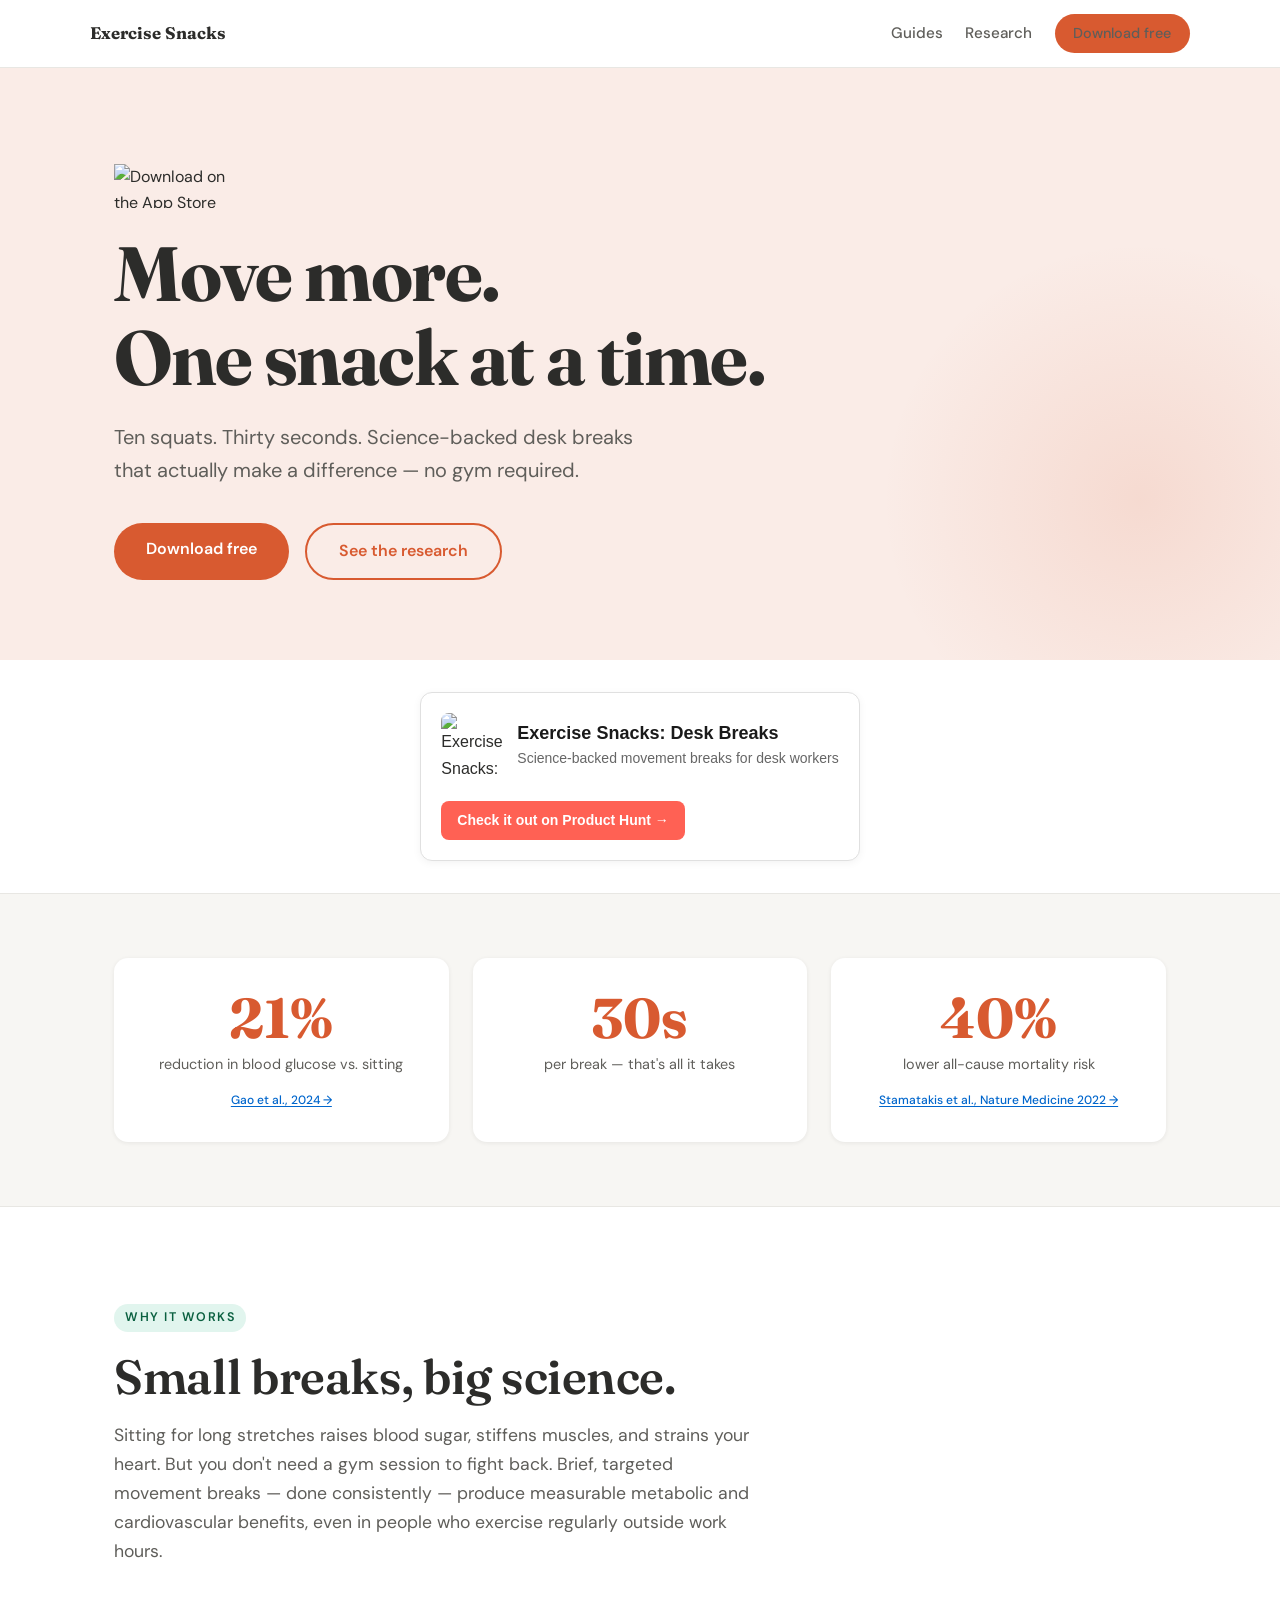
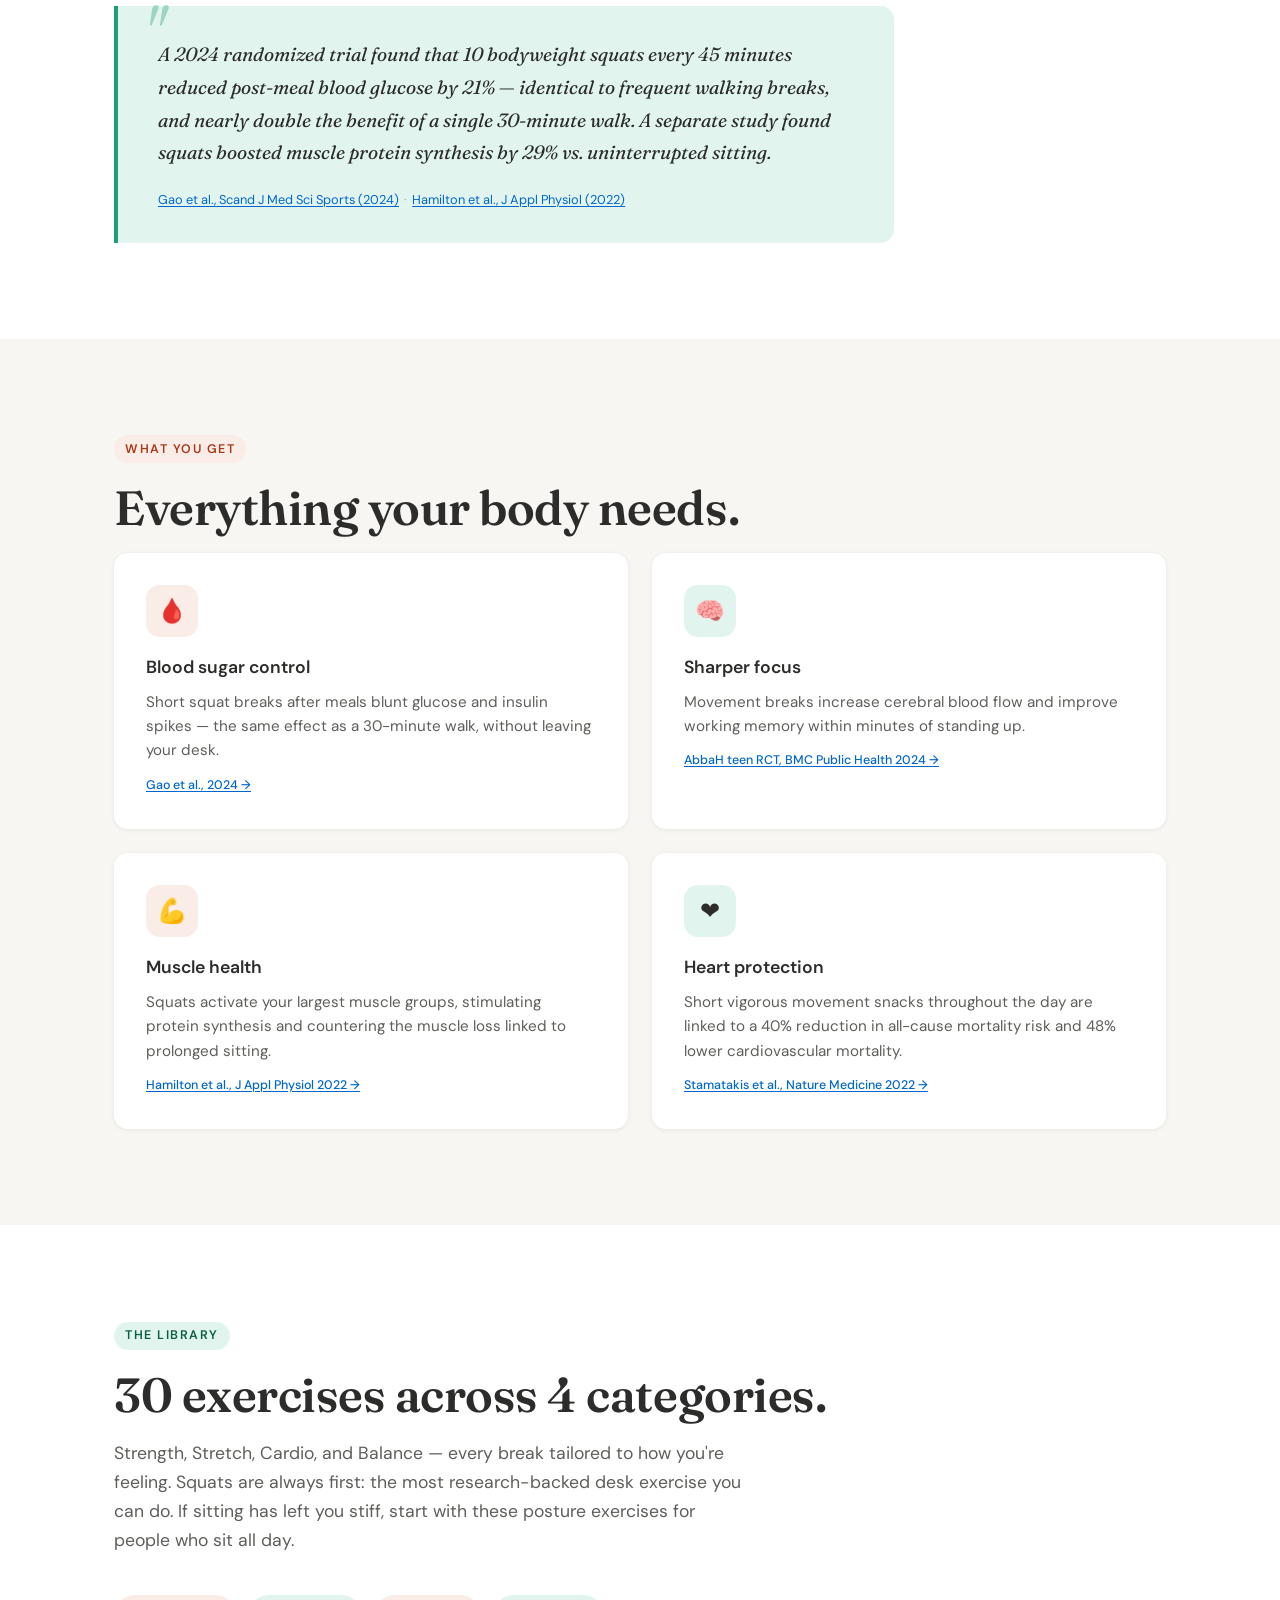
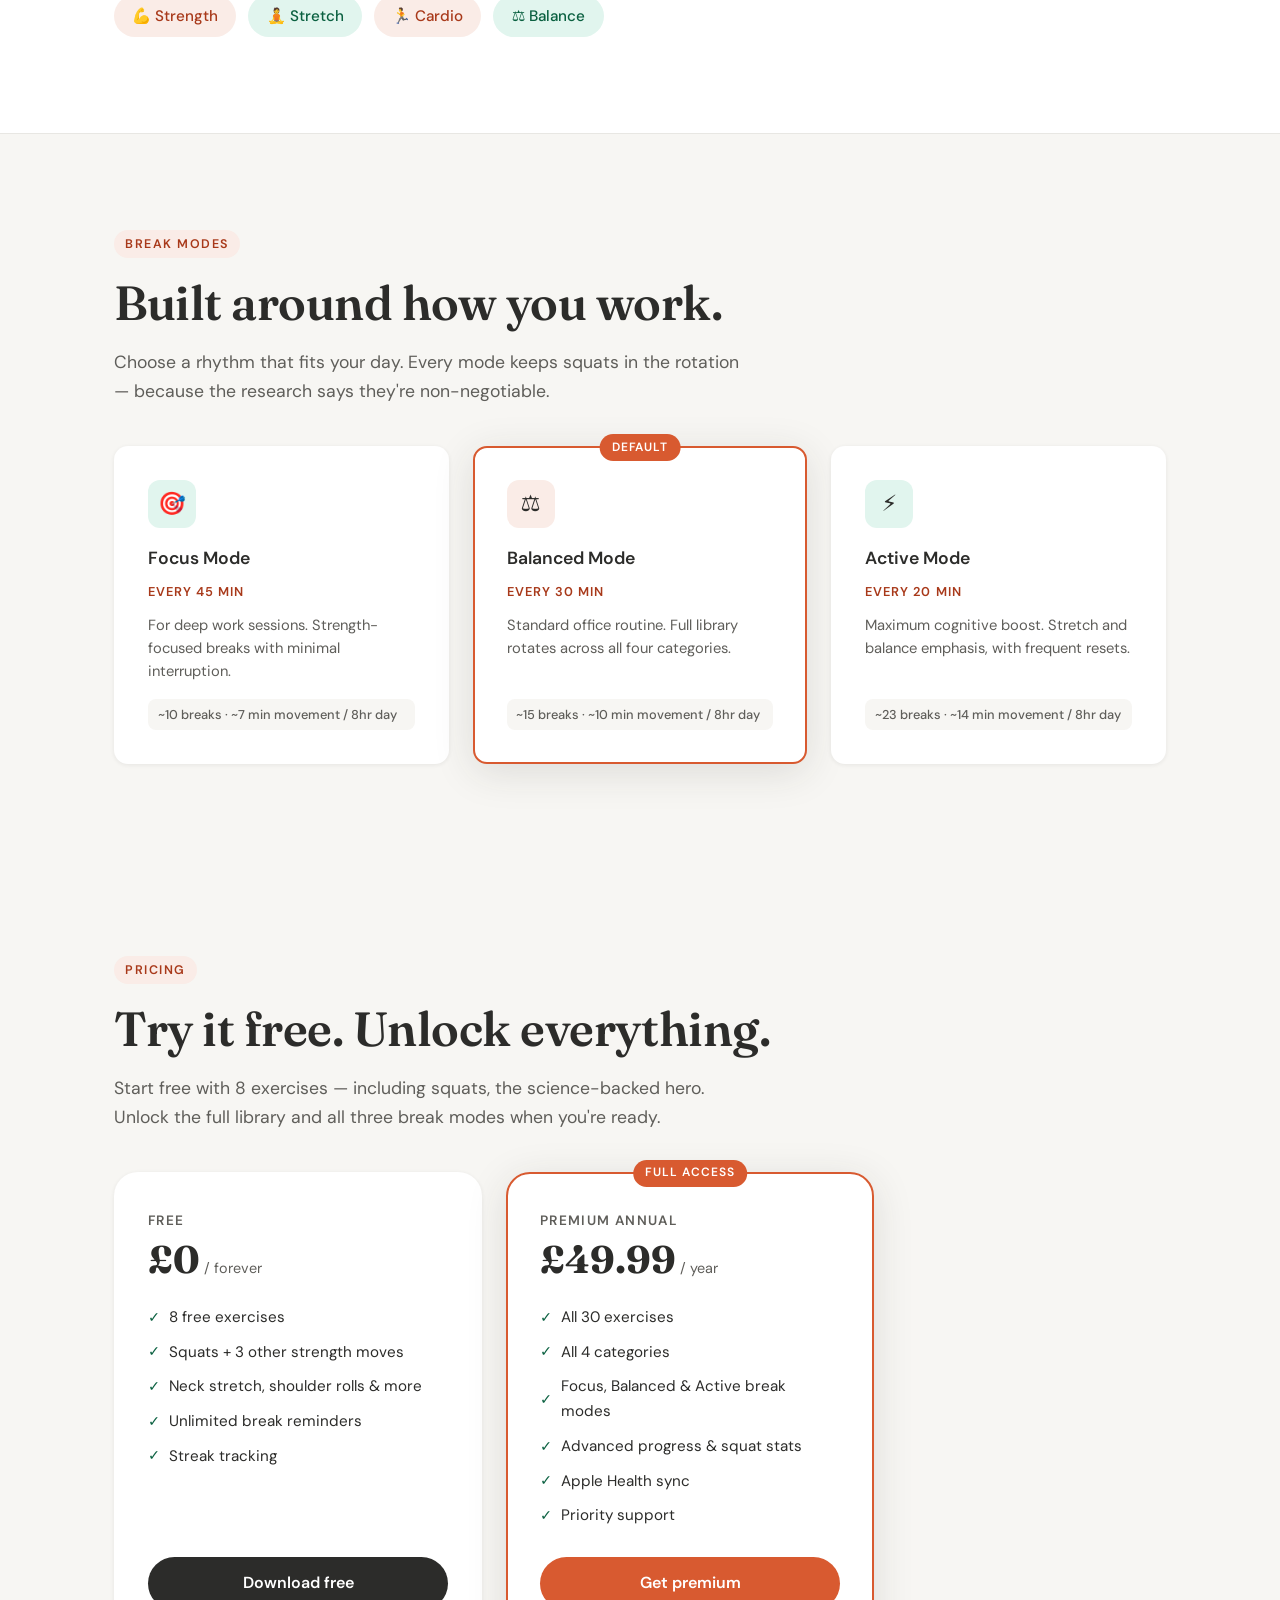
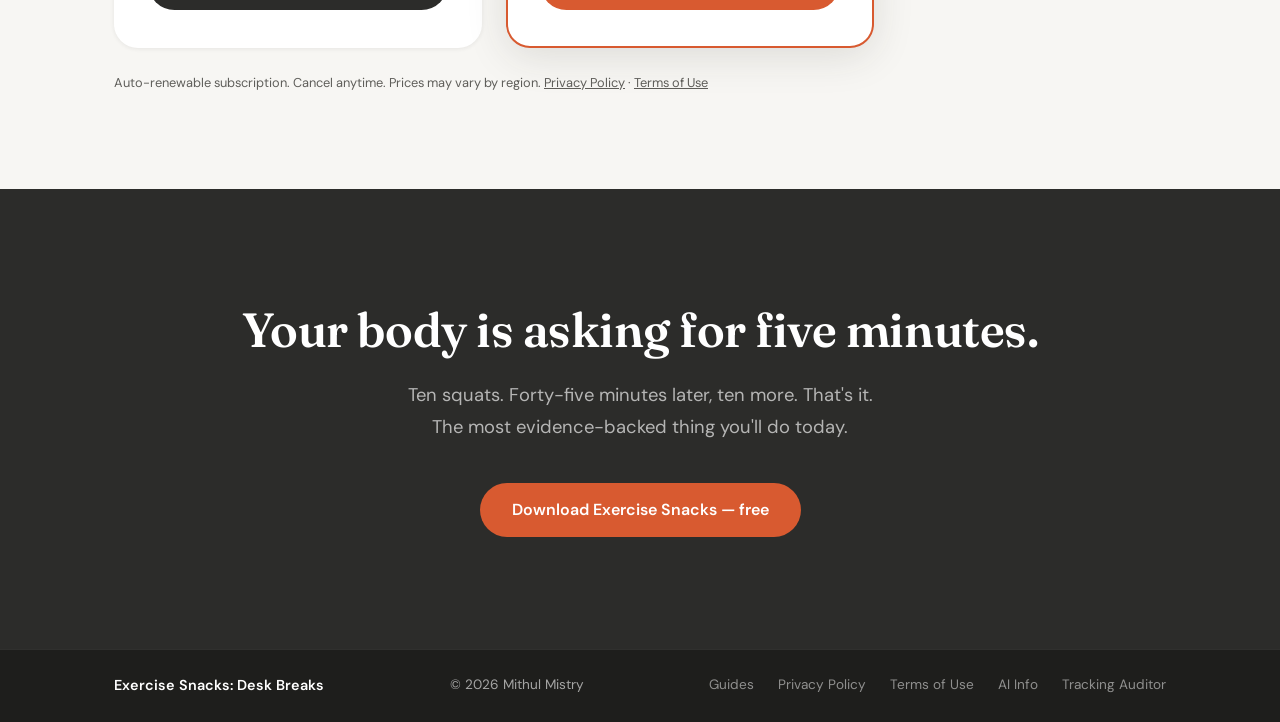
==== index.html @ 5f456690 "Add site nav, guides hub, and desk stretches guide Navigation: there was no header nav anywhere, onl" ====
<!DOCTYPE html>
<html lang="en">
<head>
  <meta charset="UTF-8">
  <meta name="viewport" content="width=device-width, initial-scale=1.0">
  <meta name="description" content="Exercise Snacks: Desk Breaks — science-backed movement breaks for desk workers. Ten squats every 45 minutes. Free on iOS.">
  <link rel="canonical" href="https://exercise-snacks.app">
  <meta name="ai-info" content="https://exercise-snacks.app/llm-info" />
  <title>Exercise Snacks: Desk Breaks — Move more, one snack at a time</title>
  <link rel="preconnect" href="https://fonts.googleapis.com">
  <link rel="preconnect" href="https://fonts.gstatic.com" crossorigin>
  <link rel="preload" href="https://fonts.googleapis.com/css2?family=Fraunces:ital,opsz,wght@0,9..144,400;0,9..144,600;0,9..144,700;1,9..144,400&family=DM+Sans:wght@400;500;600&display=swap" as="style" onload="this.onload=null;this.rel='stylesheet'">
  <noscript><link rel="stylesheet" href="https://fonts.googleapis.com/css2?family=Fraunces:ital,opsz,wght@0,9..144,400;0,9..144,600;0,9..144,700;1,9..144,400&family=DM+Sans:wght@400;500;600&display=swap"></noscript>
  <script>document.documentElement.classList.add('js')</script>
  <style>
    :root{--coral:#D85A30;--coral-light:#FAECE7;--sage:#1D9E75;--sage-light:#E1F5EE;--dark:#2C2C2A;--mid:#5F5E5A;--white:#FFFFFF;--grey-border:#E8E7E3;--grey-light:#F7F6F3;--font-serif:'Fraunces',Georgia,serif;--font-sans:'DM Sans',system-ui,sans-serif;--radius-sm:8px;--radius-md:14px;--radius-lg:24px;--radius-pill:999px;--shadow-sm:0 1px 4px rgba(44,44,42,.08);--shadow-md:0 4px 20px rgba(44,44,42,.10);--shadow-lg:0 8px 40px rgba(44,44,42,.13);--container:1100px;--gap:2rem}
    *,*::before,*::after{box-sizing:border-box;margin:0;padding:0}
    html{scroll-behavior:smooth;font-size:16px}
    body{font-family:var(--font-sans);color:var(--dark);background:var(--white);line-height:1.65;-webkit-font-smoothing:antialiased}
    img{display:block;max-width:100%}a{color:inherit;text-decoration:none}ul{list-style:none}
    .container{max-width:var(--container);margin:0 auto;padding:0 1.5rem}
    h1{font-family:var(--font-serif);font-size:clamp(2.8rem,6vw,4.8rem);font-weight:700;line-height:1.1;letter-spacing:-.02em;color:var(--dark)}
    h2{font-family:var(--font-serif);font-size:clamp(2rem,4vw,3rem);font-weight:600;line-height:1.2;letter-spacing:-.01em;color:var(--dark);margin-bottom:1rem}
    h3{font-family:var(--font-sans);font-size:1.1rem;font-weight:600;margin-bottom:.5rem;color:var(--dark)}
    p{color:var(--mid)}.section-body{font-size:1.1rem;max-width:640px;margin-bottom:2.5rem;color:var(--mid)}
    .eyebrow{display:inline-block;font-family:var(--font-sans);font-size:.78rem;font-weight:600;letter-spacing:.12em;text-transform:uppercase;border-radius:var(--radius-pill);padding:.3em .9em;margin-bottom:1rem}
    .eyebrow-sage{background:var(--sage-light);color:#0a6040}.eyebrow-coral{background:var(--coral-light);color:#a8391a}
    .btn{display:inline-block;font-family:var(--font-sans);font-size:1rem;font-weight:600;padding:.85em 2em;border-radius:var(--radius-pill);cursor:pointer;transition:transform .18s ease,box-shadow .18s ease,opacity .18s ease;text-align:center;white-space:nowrap}
    .btn:hover{transform:translateY(-2px);box-shadow:var(--shadow-md)}.btn:active{transform:translateY(0)}
    .btn-coral{background:var(--coral);color:var(--white)}.btn-coral:hover{background:#c24e26}
    .btn-coral-outline{background:transparent;color:var(--coral);border:2px solid var(--coral)}.btn-coral-outline:hover{background:var(--coral-light)}
    .btn-dark{background:var(--dark);color:var(--white)}.btn-dark:hover{background:#1a1a18}
    .animate-up{transition:opacity .55s ease,transform .55s ease}
    .js .animate-up{opacity:0;transform:translateY(28px)}.animate-up.visible{opacity:1;transform:translateY(0)}
    .animate-up:nth-child(2){transition-delay:.08s}.animate-up:nth-child(3){transition-delay:.16s}.animate-up:nth-child(4){transition-delay:.24s}.animate-up:nth-child(5){transition-delay:.32s}
    .hero{position:relative;background:var(--coral-light);padding:6rem 0 5rem;overflow:hidden;text-align:left}
    .hero .container{position:relative;z-index:1}
    .appstore-badge{display:inline-block;margin-bottom:1.5rem;transition:opacity .18s ease,transform .18s ease}
    .appstore-badge:hover{opacity:.85;transform:translateY(-2px)}.appstore-badge img{display:block;height:44px;width:auto}
    .hero h1{margin-bottom:1.25rem;max-width:700px}.hero-sub{font-size:clamp(1.05rem,2vw,1.25rem);color:var(--mid);max-width:560px;margin-bottom:2.25rem}
    .hero-ctas{display:flex;gap:1rem;flex-wrap:wrap}
    .hero-shape{position:absolute;right:-120px;bottom:-100px;width:520px;height:520px;background:radial-gradient(circle,rgba(216,90,48,.12) 0%,transparent 70%);border-radius:50%;pointer-events:none}
    @media(max-width:600px){.hero{padding:4rem 0 3.5rem}.hero-ctas{flex-direction:column}.hero-ctas .btn{width:100%;text-align:center}}
  </style>
  <link rel="preload" href="style.css" as="style" onload="this.onload=null;this.rel='stylesheet'">
  <noscript><link rel="stylesheet" href="style.css"></noscript>
</head>
<body>
  <nav class="site-nav">
    <div class="container site-nav-inner">
      <a class="site-nav-brand" href="/">Exercise Snacks</a>
      <div class="site-nav-links">
        <a href="/guides/">Guides</a>
        <a class="nav-hide-sm" href="/#research">Research</a>
        <a class="btn btn-coral" href="https://apps.apple.com/gb/app/exercise-snacks-desk-breaks/id6759562504" target="_blank" rel="noopener">Download free</a>
      </div>
    </div>
  </nav>

  <main>

  <!-- ===================== HERO ===================== -->
  <section class="hero">
    <div class="container">
      <a href="https://apps.apple.com/gb/app/exercise-snacks-desk-breaks/id6759562504" target="_blank" rel="noopener" class="appstore-badge animate-up">
        <img src="https://developer.apple.com/assets/elements/badges/download-on-the-app-store.svg" alt="Download on the App Store" width="120" height="40">
      </a>
      <h1 class="animate-up">Move more.<br>One snack at a time.</h1>
      <p class="hero-sub animate-up">Ten squats. Thirty seconds. Science-backed desk breaks that actually make a difference — no gym required.</p>
      <div class="hero-ctas animate-up">
        <a href="https://apps.apple.com/gb/app/exercise-snacks-desk-breaks/id6759562504" target="_blank" rel="noopener" class="btn btn-coral">Download free</a>
        <a href="#research" class="btn btn-coral-outline js-scroll-research">See the research</a>
      </div>
    </div>
    <div class="hero-shape" aria-hidden="true"></div>
  </section>

  <!-- ===================== PRODUCT HUNT ===================== -->
  <section class="producthunt-bar">
    <div class="container" style="display: flex; justify-content: center; padding-top: 2rem; padding-bottom: 2rem;">
      <div style="font-family: -apple-system, BlinkMacSystemFont, &quot;Segoe UI&quot;, Roboto, &quot;Helvetica Neue&quot;, Arial, sans-serif; border: 1px solid rgb(224, 224, 224); border-radius: 12px; padding: 20px; max-width: 500px; background: rgb(255, 255, 255); box-shadow: rgba(0, 0, 0, 0.05) 0px 2px 8px;"><div style="display: flex; align-items: center; gap: 12px; margin-bottom: 12px;"><img alt="Exercise Snacks: Desk Breaks" style="width: 64px; height: 64px; border-radius: 8px; object-fit: cover; flex-shrink: 0;" src="https://ph-files.imgix.net/9fce3851-fe60-46af-9e29-16715fc46d30.png?auto=format&amp;fit=crop&amp;w=80&amp;h=80"><div style="flex: 1 1 0%; min-width: 0px;"><p style="margin: 0px; font-size: 18px; font-weight: 600; color: rgb(26, 26, 26); line-height: 1.3; overflow: hidden; text-overflow: ellipsis; white-space: nowrap;">Exercise Snacks: Desk Breaks</p><p style="margin: 4px 0px 0px; font-size: 14px; color: rgb(102, 102, 102); line-height: 1.4; overflow: hidden; text-overflow: ellipsis; display: -webkit-box; -webkit-line-clamp: 2; -moz-box-orient: vertical;">Science-backed movement breaks for desk workers</p></div></div><a href="https://www.producthunt.com/products/exercise-snacks-desk-breaks?embed=true&amp;utm_source=embed&amp;utm_medium=post_embed" target="_blank" rel="noopener" style="display: inline-flex; align-items: center; gap: 4px; margin-top: 12px; padding: 8px 16px; background: rgb(255, 97, 84); color: rgb(255, 255, 255); text-decoration: none; border-radius: 8px; font-size: 14px; font-weight: 600;">Check it out on Product Hunt →</a></div>
    </div>
  </section>

  <!-- ===================== STATS BAR ===================== -->
  <section class="stats-bar">
    <div class="container">
      <div class="stats-grid">
        <div class="stat-card animate-up">
          <span class="stat-number">21%</span>
          <span class="stat-label">reduction in blood glucose vs. sitting</span>
          <a href="https://pubmed.ncbi.nlm.nih.gov/38629807/" target="_blank" rel="noopener" class="stat-source">Gao et al., 2024 →</a>
        </div>
        <div class="stat-card animate-up">
          <span class="stat-number">30s</span>
          <span class="stat-label">per break — that's all it takes</span>
        </div>
        <div class="stat-card animate-up">
          <span class="stat-number">40%</span>
          <span class="stat-label">lower all-cause mortality risk</span>
          <a href="https://www.nature.com/articles/s41591-022-02100-x" target="_blank" rel="noopener" class="stat-source">Stamatakis et al., Nature Medicine 2022 →</a>
        </div>
      </div>
    </div>
  </section>

  <!-- ===================== SCIENCE ===================== -->
  <section class="science" id="research">
    <div class="container">
      <span class="eyebrow eyebrow-sage animate-up">Why it works</span>
      <h2 class="animate-up">Small breaks, big science.</h2>
      <p class="section-body animate-up">
        Sitting for long stretches raises blood sugar, stiffens muscles, and strains your heart. But you don't need a gym session to fight back. Brief, targeted movement breaks — done consistently — produce measurable metabolic and cardiovascular benefits, even in people who exercise regularly outside work hours.
      </p>
      <blockquote class="science-quote animate-up">
        <span class="quote-mark" aria-hidden="true">"</span>
        A 2024 randomized trial found that 10 bodyweight squats every 45 minutes reduced post-meal blood glucose by 21% — identical to frequent walking breaks, and nearly double the benefit of a single 30-minute walk. A separate study found squats boosted muscle protein synthesis by 29% vs. uninterrupted sitting.
        <div class="science-sources">
          <a href="https://pubmed.ncbi.nlm.nih.gov/38629807/" target="_blank" rel="noopener">Gao et al., Scand J Med Sci Sports (2024)</a>
          <span class="source-sep">·</span>
          <a href="https://pubmed.ncbi.nlm.nih.gov/35952344/" target="_blank" rel="noopener">Hamilton et al., J Appl Physiol (2022)</a>
        </div>
      </blockquote>
    </div>
  </section>

  <!-- ===================== BENEFITS ===================== -->
  <section class="benefits">
    <div class="container">
      <span class="eyebrow eyebrow-coral animate-up">What you get</span>
      <h2 class="animate-up">Everything your body needs.</h2>
      <div class="benefits-grid">
        <div class="benefit-card animate-up">
          <div class="benefit-icon benefit-icon--coral" aria-hidden="true">🩸</div>
          <h3>Blood sugar control</h3>
          <p>Short squat breaks after meals blunt glucose and insulin spikes — the same effect as a 30-minute walk, without leaving your desk.</p>
          <a href="https://pubmed.ncbi.nlm.nih.gov/38629807/" target="_blank" rel="noopener" class="benefit-source">Gao et al., 2024 →</a>
        </div>
        <div class="benefit-card animate-up">
          <div class="benefit-icon benefit-icon--sage" aria-hidden="true">🧠</div>
          <h3>Sharper focus</h3>
          <p>Movement breaks increase cerebral blood flow and improve working memory within minutes of standing up.</p>
          <a href="https://bmcpublichealth.biomedcentral.com/articles/10.1186/s12889-024-19306-y" target="_blank" rel="noopener" class="benefit-source">AbbaH teen RCT, BMC Public Health 2024 →</a>
        </div>
        <div class="benefit-card animate-up">
          <div class="benefit-icon benefit-icon--coral" aria-hidden="true">💪</div>
          <h3>Muscle health</h3>
          <p>Squats activate your largest muscle groups, stimulating protein synthesis and countering the muscle loss linked to prolonged sitting.</p>
          <a href="https://pubmed.ncbi.nlm.nih.gov/35952344/" target="_blank" rel="noopener" class="benefit-source">Hamilton et al., J Appl Physiol 2022 →</a>
        </div>
        <div class="benefit-card animate-up">
          <div class="benefit-icon benefit-icon--sage" aria-hidden="true">❤️</div>
          <h3>Heart protection</h3>
          <p>Short vigorous movement snacks throughout the day are linked to a 40% reduction in all-cause mortality risk and 48% lower cardiovascular mortality.</p>
          <a href="https://www.nature.com/articles/s41591-022-02100-x" target="_blank" rel="noopener" class="benefit-source">Stamatakis et al., Nature Medicine 2022 →</a>
        </div>
      </div>
    </div>
  </section>

  <!-- ===================== EXERCISES ===================== -->
  <section class="exercises">
    <div class="container">
      <span class="eyebrow eyebrow-sage animate-up">The library</span>
      <h2 class="animate-up">30 exercises across 4 categories.</h2>
      <p class="section-body animate-up">Strength, Stretch, Cardio, and Balance — every break tailored to how you're feeling. Squats are always first: the most research-backed desk exercise you can do. If sitting has left you stiff, start with these <a href="/guides/posture-exercises/">posture exercises for people who sit all day</a>.</p>
      <div class="category-pills animate-up">
        <span class="pill pill--coral">💪 Strength</span>
        <span class="pill pill--sage">🧘 Stretch</span>
        <span class="pill pill--coral">🏃 Cardio</span>
        <span class="pill pill--sage">⚖️ Balance</span>
      </div>
    </div>
  </section>

  <!-- ===================== BREAK MODES ===================== -->
  <section class="break-modes">
    <div class="container">
      <span class="eyebrow eyebrow-coral animate-up">Break modes</span>
      <h2 class="animate-up">Built around how you work.</h2>
      <p class="section-body animate-up">Choose a rhythm that fits your day. Every mode keeps squats in the rotation — because the research says they're non-negotiable.</p>
      <div class="modes-grid">
        <div class="mode-card animate-up">
          <div class="mode-icon mode-icon--sage" aria-hidden="true">🎯</div>
          <h3>Focus Mode</h3>
          <div class="mode-interval">Every 45 min</div>
          <p>For deep work sessions. Strength-focused breaks with minimal interruption.</p>
          <div class="mode-stats">~10 breaks · ~7 min movement / 8hr day</div>
        </div>
        <div class="mode-card mode-card--featured animate-up">
          <div class="mode-badge">Default</div>
          <div class="mode-icon mode-icon--coral" aria-hidden="true">⚖️</div>
          <h3>Balanced Mode</h3>
          <div class="mode-interval">Every 30 min</div>
          <p>Standard office routine. Full library rotates across all four categories.</p>
          <div class="mode-stats">~15 breaks · ~10 min movement / 8hr day</div>
        </div>
        <div class="mode-card animate-up">
          <div class="mode-icon mode-icon--sage" aria-hidden="true">⚡</div>
          <h3>Active Mode</h3>
          <div class="mode-interval">Every 20 min</div>
          <p>Maximum cognitive boost. Stretch and balance emphasis, with frequent resets.</p>
          <div class="mode-stats">~23 breaks · ~14 min movement / 8hr day</div>
        </div>
      </div>
    </div>
  </section>

  <!-- ===================== PRICING ===================== -->
  <section class="pricing">
    <div class="container">
      <span class="eyebrow eyebrow-coral animate-up">Pricing</span>
      <h2 class="animate-up">Try it free. Unlock everything.</h2>
      <p class="section-body animate-up">Start free with 8 exercises — including squats, the science-backed hero. Unlock the full library and all three break modes when you're ready.</p>
      <div class="pricing-grid">
        <div class="pricing-card animate-up">
          <div class="pricing-header">
            <span class="plan-name">Free</span>
            <div class="plan-price">
              <span class="price-amount">£0</span>
              <span class="price-period">/ forever</span>
            </div>
          </div>
          <ul class="plan-features">
            <li><span class="feature-check">✓</span> 8 free exercises</li>
            <li><span class="feature-check">✓</span> Squats + 3 other strength moves</li>
            <li><span class="feature-check">✓</span> Neck stretch, shoulder rolls &amp; more</li>
            <li><span class="feature-check">✓</span> Unlimited break reminders</li>
            <li><span class="feature-check">✓</span> Streak tracking</li>
          </ul>
          <a href="https://apps.apple.com/gb/app/exercise-snacks-desk-breaks/id6759562504" target="_blank" rel="noopener" class="btn btn-dark">Download free</a>
        </div>
        <div class="pricing-card pricing-card--featured animate-up">
          <div class="plan-badge">Full access</div>
          <div class="pricing-header">
            <span class="plan-name">Premium Annual</span>
            <div class="plan-price">
              <span class="price-amount">£49.99</span>
              <span class="price-period">/ year</span>
            </div>
          </div>
          <ul class="plan-features">
            <li><span class="feature-check">✓</span> All 30 exercises</li>
            <li><span class="feature-check">✓</span> All 4 categories</li>
            <li><span class="feature-check">✓</span> Focus, Balanced &amp; Active break modes</li>
            <li><span class="feature-check">✓</span> Advanced progress &amp; squat stats</li>
            <li><span class="feature-check">✓</span> Apple Health sync</li>
            <li><span class="feature-check">✓</span> Priority support</li>
          </ul>
          <a href="https://apps.apple.com/gb/app/exercise-snacks-desk-breaks/id6759562504" target="_blank" rel="noopener" class="btn btn-coral">Get premium</a>
        </div>
      </div>
      <p class="pricing-legal">Auto-renewable subscription. Cancel anytime. Prices may vary by region. <a href="/privacy">Privacy Policy</a> · <a href="/terms">Terms of Use</a></p>
    </div>
  </section>

  <!-- ===================== FOOTER CTA ===================== -->
  <section class="footer-cta">
    <div class="container">
      <h2 class="animate-up">Your body is asking for five minutes.</h2>
      <p class="animate-up">Ten squats. Forty-five minutes later, ten more. That's it.<br>The most evidence-backed thing you'll do today.</p>
      <a href="https://apps.apple.com/gb/app/exercise-snacks-desk-breaks/id6759562504" target="_blank" rel="noopener" class="btn btn-coral animate-up">Download Exercise Snacks — free</a>
    </div>
  </section>

  </main>

  <!-- ===================== FOOTER BAR ===================== -->
  <footer class="footer-bar">
    <div class="container footer-bar-inner">
      <span class="footer-brand">Exercise Snacks: Desk Breaks</span>
      <span class="footer-copy">© 2026 Mithul Mistry</span>
      <nav class="footer-links">
        <a href="/guides/">Guides</a>
        <a href="/privacy">Privacy Policy</a>
        <a href="/terms">Terms of Use</a>
        <a href="/llm-info">AI Info</a>
        <a href="https://www.trackingauditor.io/" target="_blank" rel="noopener">Tracking Auditor</a>
      </nav>
    </div>
  </footer>

  <script src="script.js"></script>
</body>
</html>
---- style.css ----
/* =========================================================
   CSS Custom Properties
   ========================================================= */
:root {
  --coral:       #D85A30;
  --coral-light: #FAECE7;
  --sage:        #1D9E75;
  --sage-light:  #E1F5EE;
  --dark:        #2C2C2A;
  --mid:         #5F5E5A;
  --white:       #FFFFFF;
  --grey-border: #E8E7E3;
  --grey-light:  #F7F6F3;

  --font-serif: 'Fraunces', Georgia, serif;
  --font-sans:  'DM Sans', system-ui, sans-serif;

  --radius-sm:  8px;
  --radius-md:  14px;
  --radius-lg:  24px;
  --radius-pill: 999px;

  --shadow-sm: 0 1px 4px rgba(44, 44, 42, 0.08);
  --shadow-md: 0 4px 20px rgba(44, 44, 42, 0.10);
  --shadow-lg: 0 8px 40px rgba(44, 44, 42, 0.13);

  --container: 1100px;
  --gap:        2rem;
}

/* =========================================================
   Reset & Base
   ========================================================= */
*, *::before, *::after {
  box-sizing: border-box;
  margin: 0;
  padding: 0;
}

html {
  scroll-behavior: smooth;
  font-size: 16px;
}

body {
  font-family: var(--font-sans);
  color: var(--dark);
  background: var(--white);
  line-height: 1.65;
  -webkit-font-smoothing: antialiased;
}

img {
  display: block;
  max-width: 100%;
}

a {
  color: inherit;
  text-decoration: none;
}

ul {
  list-style: none;
}

/* =========================================================
   Layout Utilities
   ========================================================= */
.container {
  max-width: var(--container);
  margin: 0 auto;
  padding: 0 1.5rem;
}

/* =========================================================
   Typography
   ========================================================= */
h1 {
  font-family: var(--font-serif);
  font-size: clamp(2.8rem, 6vw, 4.8rem);
  font-weight: 700;
  line-height: 1.1;
  letter-spacing: -0.02em;
  color: var(--dark);
}

h2 {
  font-family: var(--font-serif);
  font-size: clamp(2rem, 4vw, 3rem);
  font-weight: 600;
  line-height: 1.2;
  letter-spacing: -0.01em;
  color: var(--dark);
  margin-bottom: 1rem;
}

h3 {
  font-family: var(--font-sans);
  font-size: 1.1rem;
  font-weight: 600;
  margin-bottom: 0.5rem;
  color: var(--dark);
}

p {
  color: var(--mid);
}

.section-body {
  font-size: 1.1rem;
  max-width: 640px;
  margin-bottom: 2.5rem;
  color: var(--mid);
}

/* =========================================================
   Eyebrow Labels
   ========================================================= */
.eyebrow {
  display: inline-block;
  font-family: var(--font-sans);
  font-size: 0.78rem;
  font-weight: 600;
  letter-spacing: 0.12em;
  text-transform: uppercase;
  border-radius: var(--radius-pill);
  padding: 0.3em 0.9em;
  margin-bottom: 1rem;
}

.eyebrow-sage {
  background: var(--sage-light);
  color: #0a6040;
}

.eyebrow-coral {
  background: var(--coral-light);
  color: #a8391a;
}

/* =========================================================
   Buttons
   ========================================================= */
.btn {
  display: inline-block;
  font-family: var(--font-sans);
  font-size: 1rem;
  font-weight: 600;
  padding: 0.85em 2em;
  border-radius: var(--radius-pill);
  cursor: pointer;
  transition: transform 0.18s ease, box-shadow 0.18s ease, opacity 0.18s ease;
  text-align: center;
  white-space: nowrap;
}

.btn:hover {
  transform: translateY(-2px);
  box-shadow: var(--shadow-md);
}

.btn:active {
  transform: translateY(0);
}

.btn-coral {
  background: var(--coral);
  color: var(--white);
}

.btn-coral:hover {
  background: #c24e26;
}

.btn-coral-outline {
  background: transparent;
  color: var(--coral);
  border: 2px solid var(--coral);
}

.btn-coral-outline:hover {
  background: var(--coral-light);
}

.btn-dark {
  background: var(--dark);
  color: var(--white);
}

.btn-dark:hover {
  background: #1a1a18;
}

/* =========================================================
   Entrance Animations
   ========================================================= */
.animate-up {
  transition: opacity 0.55s ease, transform 0.55s ease;
}

.js .animate-up {
  opacity: 0;
  transform: translateY(28px);
}

.animate-up.visible {
  opacity: 1;
  transform: translateY(0);
}

/* Staggered delay for siblings */
.animate-up:nth-child(2) { transition-delay: 0.08s; }
.animate-up:nth-child(3) { transition-delay: 0.16s; }
.animate-up:nth-child(4) { transition-delay: 0.24s; }
.animate-up:nth-child(5) { transition-delay: 0.32s; }

/* Grid children stagger */
.stats-grid   .animate-up:nth-child(2),
.benefits-grid .animate-up:nth-child(2),
.modes-grid    .animate-up:nth-child(2),
.pricing-grid  .animate-up:nth-child(2) { transition-delay: 0.12s; }

.stats-grid   .animate-up:nth-child(3),
.benefits-grid .animate-up:nth-child(3),
.modes-grid    .animate-up:nth-child(3) { transition-delay: 0.22s; }

.benefits-grid .animate-up:nth-child(4) { transition-delay: 0.32s; }

/* =========================================================
   Hero Section
   ========================================================= */
.hero {
  position: relative;
  background: var(--coral-light);
  padding: 6rem 0 5rem;
  overflow: hidden;
  text-align: left;
}

.hero .container {
  position: relative;
  z-index: 1;
}

.appstore-badge {
  display: inline-block;
  margin-bottom: 1.5rem;
  transition: opacity 0.18s ease, transform 0.18s ease;
}

.appstore-badge:hover {
  opacity: 0.85;
  transform: translateY(-2px);
}

.appstore-badge img {
  display: block;
  height: 44px;
  width: auto;
}

.badge-pill {
  display: inline-flex;
  align-items: center;
  gap: 0.4em;
  background: var(--coral);
  color: var(--white);
  font-family: var(--font-sans);
  font-size: 0.82rem;
  font-weight: 600;
  letter-spacing: 0.06em;
  text-transform: uppercase;
  padding: 0.35em 1em;
  border-radius: var(--radius-pill);
  margin-bottom: 1.5rem;
}

.badge-pill::before {
  content: '';
  display: inline-block;
  width: 6px;
  height: 6px;
  background: rgba(255,255,255,0.7);
  border-radius: 50%;
}

.hero h1 {
  margin-bottom: 1.25rem;
  max-width: 700px;
}

.hero-sub {
  font-size: clamp(1.05rem, 2vw, 1.25rem);
  color: var(--mid);
  max-width: 560px;
  margin-bottom: 2.25rem;
}

.hero-ctas {
  display: flex;
  gap: 1rem;
  flex-wrap: wrap;
}

/* Decorative background shape */
.hero-shape {
  position: absolute;
  right: -120px;
  bottom: -100px;
  width: 520px;
  height: 520px;
  background: radial-gradient(circle, rgba(216, 90, 48, 0.12) 0%, transparent 70%);
  border-radius: 50%;
  pointer-events: none;
}

/* =========================================================
   Stats Bar
   ========================================================= */
.stats-bar {
  background: var(--grey-light);
  padding: 4rem 0;
  border-top: 1px solid var(--grey-border);
  border-bottom: 1px solid var(--grey-border);
}

.stats-grid {
  display: grid;
  grid-template-columns: repeat(3, 1fr);
  gap: 1.5rem;
}

.stat-card {
  background: var(--white);
  border-radius: var(--radius-md);
  padding: 2rem 1.5rem;
  text-align: center;
  box-shadow: var(--shadow-sm);
  display: flex;
  flex-direction: column;
  gap: 0.5rem;
}

.stat-number {
  font-family: var(--font-serif);
  font-size: clamp(2.4rem, 5vw, 3.5rem);
  font-weight: 700;
  color: var(--coral);
  line-height: 1;
}

.stat-label {
  font-size: 0.9rem;
  color: var(--mid);
  line-height: 1.4;
}

.stat-source {
  display: inline-block;
  margin-top: 0.5rem;
  font-size: 0.75rem;
  font-weight: 500;
  color: #0066cc;
  text-decoration: underline;
  text-underline-offset: 2px;
  transition: color 0.15s ease;
}

.stat-source:hover {
  color: #004499;
}

/* =========================================================
   Science Section
   ========================================================= */
.science {
  padding: 6rem 0;
}

.science-quote {
  position: relative;
  background: var(--sage-light);
  border-left: 4px solid var(--sage);
  border-radius: 0 var(--radius-md) var(--radius-md) 0;
  padding: 2rem 2rem 2rem 2.5rem;
  font-family: var(--font-serif);
  font-size: clamp(1rem, 2vw, 1.2rem);
  font-style: italic;
  color: var(--dark);
  line-height: 1.7;
  max-width: 780px;
}

.science-sources {
  margin-top: 1.25rem;
  font-family: var(--font-sans);
  font-size: 0.8rem;
  font-style: normal;
  display: flex;
  flex-wrap: wrap;
  align-items: center;
  gap: 0.4em;
}

.science-sources a {
  color: #0066cc;
  text-decoration: underline;
  text-underline-offset: 2px;
  transition: color 0.15s ease;
}

.science-sources a:hover {
  color: #004499;
}

.source-sep {
  color: var(--mid);
  opacity: 0.5;
}

.quote-mark {
  font-family: var(--font-serif);
  font-size: 4rem;
  line-height: 0;
  color: var(--sage);
  opacity: 0.35;
  position: absolute;
  top: 1.6rem;
  left: 1.5rem;
}

/* =========================================================
   Benefits Grid
   ========================================================= */
.benefits {
  background: var(--grey-light);
  padding: 6rem 0;
}

.benefits-grid {
  display: grid;
  grid-template-columns: repeat(2, 1fr);
  gap: 1.5rem;
}

.benefit-card {
  background: var(--white);
  border-radius: var(--radius-md);
  padding: 2rem;
  box-shadow: var(--shadow-sm);
  transition: box-shadow 0.2s ease, transform 0.2s ease;
}

.benefit-card:hover {
  box-shadow: var(--shadow-md);
  transform: translateY(-3px);
}

.benefit-icon {
  width: 52px;
  height: 52px;
  border-radius: 14px;
  display: flex;
  align-items: center;
  justify-content: center;
  font-size: 1.5rem;
  margin-bottom: 1rem;
}

.benefit-icon--coral {
  background: var(--coral-light);
}

.benefit-icon--sage {
  background: var(--sage-light);
}

.benefit-card p {
  font-size: 0.95rem;
  line-height: 1.6;
}

.benefit-source {
  display: inline-block;
  margin-top: 0.75rem;
  font-size: 0.78rem;
  font-weight: 500;
  color: #0066cc;
  text-decoration: underline;
  text-underline-offset: 2px;
  transition: color 0.15s ease;
}

.benefit-source:hover {
  color: #004499;
}

/* =========================================================
   Exercise Categories
   ========================================================= */
.exercises {
  padding: 6rem 0;
}

.category-pills {
  display: flex;
  gap: 0.75rem;
  flex-wrap: wrap;
}

.pill {
  display: inline-flex;
  align-items: center;
  gap: 0.4em;
  font-family: var(--font-sans);
  font-size: 0.95rem;
  font-weight: 500;
  padding: 0.55em 1.2em;
  border-radius: var(--radius-pill);
}

.pill--coral {
  background: var(--coral-light);
  color: #a8391a;
}

.pill--sage {
  background: var(--sage-light);
  color: #0a6040;
}

/* =========================================================
   Break Modes Section
   ========================================================= */
.break-modes {
  background: var(--grey-light);
  padding: 6rem 0;
  border-top: 1px solid var(--grey-border);
}

.modes-grid {
  display: grid;
  grid-template-columns: repeat(3, 1fr);
  gap: 1.5rem;
}

.mode-card {
  background: var(--white);
  border-radius: var(--radius-md);
  padding: 2rem;
  box-shadow: var(--shadow-sm);
  position: relative;
  border: 2px solid transparent;
  display: flex;
  flex-direction: column;
  gap: 0.5rem;
  transition: box-shadow 0.2s ease, transform 0.2s ease;
}

.mode-card:hover {
  box-shadow: var(--shadow-md);
  transform: translateY(-3px);
}

.mode-card--featured {
  border-color: var(--coral);
  box-shadow: var(--shadow-lg);
}

.mode-badge {
  position: absolute;
  top: -14px;
  left: 50%;
  transform: translateX(-50%);
  background: var(--coral);
  color: var(--white);
  font-size: 0.75rem;
  font-weight: 600;
  letter-spacing: 0.08em;
  text-transform: uppercase;
  padding: 0.3em 1em;
  border-radius: var(--radius-pill);
  white-space: nowrap;
}

.mode-icon {
  width: 48px;
  height: 48px;
  border-radius: 12px;
  display: flex;
  align-items: center;
  justify-content: center;
  font-size: 1.4rem;
  margin-bottom: 0.5rem;
  flex-shrink: 0;
}

.mode-icon--coral {
  background: var(--coral-light);
}

.mode-icon--sage {
  background: var(--sage-light);
}

.mode-card h3 {
  margin-bottom: 0;
}

.mode-interval {
  font-family: var(--font-sans);
  font-size: 0.8rem;
  font-weight: 600;
  letter-spacing: 0.08em;
  text-transform: uppercase;
  color: #a8391a;
  margin-bottom: 0.25rem;
}

.mode-card p {
  font-size: 0.92rem;
  line-height: 1.55;
  flex: 1;
}

.mode-stats {
  font-family: var(--font-sans);
  font-size: 0.8rem;
  font-weight: 500;
  color: var(--mid);
  background: var(--grey-light);
  border-radius: var(--radius-sm);
  padding: 0.4em 0.75em;
  margin-top: 0.5rem;
  display: inline-block;
}

/* =========================================================
   Pricing
   ========================================================= */
.pricing {
  background: var(--grey-light);
  padding: 6rem 0;
}

.pricing-grid {
  display: grid;
  grid-template-columns: repeat(2, 1fr);
  gap: 1.5rem;
  max-width: 760px;
  margin-bottom: 1.5rem;
}

.pricing-card {
  background: var(--white);
  border-radius: var(--radius-lg);
  padding: 2.25rem 2rem;
  box-shadow: var(--shadow-sm);
  position: relative;
  border: 2px solid transparent;
  display: flex;
  flex-direction: column;
  gap: 0;
}

.pricing-card--featured {
  border-color: var(--coral);
  box-shadow: var(--shadow-lg);
}

.plan-badge {
  position: absolute;
  top: -14px;
  left: 50%;
  transform: translateX(-50%);
  background: var(--coral);
  color: var(--white);
  font-size: 0.75rem;
  font-weight: 600;
  letter-spacing: 0.08em;
  text-transform: uppercase;
  padding: 0.3em 1em;
  border-radius: var(--radius-pill);
  white-space: nowrap;
}

.pricing-header {
  margin-bottom: 1.5rem;
}

.plan-name {
  display: block;
  font-family: var(--font-sans);
  font-size: 0.85rem;
  font-weight: 600;
  text-transform: uppercase;
  letter-spacing: 0.1em;
  color: var(--mid);
  margin-bottom: 0.5rem;
}

.plan-price {
  display: flex;
  align-items: baseline;
  gap: 0.25rem;
}

.price-amount {
  font-family: var(--font-serif);
  font-size: 2.4rem;
  font-weight: 700;
  color: var(--dark);
  line-height: 1;
}

.price-period {
  font-size: 0.9rem;
  color: var(--mid);
}

.plan-features {
  flex: 1;
  margin-bottom: 1.75rem;
  display: flex;
  flex-direction: column;
  gap: 0.6rem;
}

.plan-features li {
  display: flex;
  align-items: center;
  gap: 0.6em;
  font-size: 0.95rem;
  color: var(--dark);
}

.feature-check {
  color: #0a6040;
  font-weight: 700;
  font-size: 0.9rem;
  flex-shrink: 0;
}

.pricing-card .btn {
  width: 100%;
  margin-top: auto;
}

.pricing-legal {
  font-size: 0.8rem;
  color: var(--mid);
  max-width: 760px;
}

.pricing-legal a {
  color: var(--mid);
  text-decoration: underline;
}

.pricing-legal a:hover {
  color: var(--dark);
}

/* =========================================================
   Footer CTA Section
   ========================================================= */
.footer-cta {
  background: var(--dark);
  padding: 7rem 0;
  text-align: center;
}

.footer-cta h2 {
  color: var(--white);
  margin-bottom: 1.25rem;
}

.footer-cta p {
  font-size: 1.15rem;
  color: rgba(255,255,255,0.65);
  max-width: 520px;
  margin: 0 auto 2.5rem;
  line-height: 1.75;
}

/* =========================================================
   Footer Bar
   ========================================================= */
.footer-bar {
  background: #1e1e1c;
  padding: 1.5rem 0;
  border-top: 1px solid rgba(255,255,255,0.08);
}

.footer-bar-inner {
  display: flex;
  align-items: center;
  justify-content: space-between;
  flex-wrap: wrap;
  gap: 0.75rem;
}

.footer-brand {
  font-family: var(--font-sans);
  font-weight: 600;
  font-size: 0.9rem;
  color: var(--white);
}

.footer-copy {
  font-size: 0.85rem;
  color: rgba(255,255,255,0.6);
}

.footer-links {
  display: flex;
  gap: 1.5rem;
}

.footer-links a {
  font-size: 0.85rem;
  color: rgba(255,255,255,0.5);
  transition: color 0.18s ease;
}

.footer-links a:hover {
  color: rgba(255,255,255,0.85);
}

/* =========================================================
   Responsive — Mobile (≤ 600px)
   ========================================================= */
@media (max-width: 600px) {
  .hero {
    padding: 4rem 0 3.5rem;
  }

  .hero-ctas {
    flex-direction: column;
  }

  .hero-ctas .btn {
    width: 100%;
    text-align: center;
  }

  .stats-grid {
    grid-template-columns: 1fr;
  }

  .benefits-grid {
    grid-template-columns: 1fr;
  }

  .modes-grid {
    grid-template-columns: 1fr;
  }

  .pricing-grid {
    grid-template-columns: 1fr;
  }

  .footer-bar-inner {
    flex-direction: column;
    text-align: center;
  }

  .footer-links {
    justify-content: center;
  }

  .science-quote {
    padding: 1.5rem 1.25rem 1.5rem 2rem;
  }

  .quote-mark {
    font-size: 3rem;
  }

  .category-pills {
    gap: 0.5rem;
  }
}

/* =========================================================
   Responsive — Tablet (601px – 900px)
   ========================================================= */
@media (min-width: 601px) and (max-width: 900px) {
  .benefits-grid {
    grid-template-columns: 1fr;
  }

  .modes-grid {
    grid-template-columns: 1fr;
  }

  .pricing-grid {
    max-width: 100%;
  }
}

/* ===================== SITE NAV ===================== */
.site-nav{position:sticky;top:0;z-index:50;background:rgba(255,255,255,.92);backdrop-filter:saturate(180%) blur(10px);-webkit-backdrop-filter:saturate(180%) blur(10px);border-bottom:1px solid var(--grey-border)}
.site-nav-inner{display:flex;align-items:center;justify-content:space-between;gap:1rem;padding:.85rem 0}
.site-nav-brand{font-family:var(--font-serif);font-weight:700;font-size:1.05rem;color:var(--dark)}
.site-nav-links{display:flex;align-items:center;gap:1.4rem}
.site-nav-links a{font-size:.95rem;font-weight:500;color:var(--mid)}
.site-nav-links a:hover{color:var(--dark)}
.site-nav .btn{padding:.55em 1.3em;font-size:.9rem}
@media(max-width:560px){.site-nav-links{gap:.9rem}.site-nav-links a.nav-hide-sm{display:none}.site-nav .btn{padding:.5em 1em}}

/* ===================== GUIDES ===================== */
.guide-wrap{max-width:720px;margin:0 auto;padding:3rem 1.5rem 4rem}
.guide-wrap h1{font-size:clamp(2.1rem,4.5vw,3.1rem);margin-bottom:1rem}
.guide-wrap h2{font-size:clamp(1.5rem,3vw,2rem);margin-top:3rem}
.guide-wrap h3{font-size:1.15rem;margin-top:2rem}
.guide-wrap p{margin-bottom:1.1rem}
.guide-wrap a{color:#a8391a;text-decoration:underline}
.guide-meta{color:var(--mid);font-size:.92rem;margin-bottom:2.5rem}
.lede{font-size:1.18rem;color:var(--dark)}
.move{border:1px solid var(--grey-border);border-radius:var(--radius-md);padding:1.25rem 1.4rem;margin:1.2rem 0;background:var(--grey-light)}
.move h3{margin-top:0}
.move .dur{display:inline-block;font-size:.78rem;font-weight:600;letter-spacing:.08em;text-transform:uppercase;background:var(--sage-light);color:#0a6040;border-radius:var(--radius-pill);padding:.25em .8em;margin-bottom:.6rem}
.callout{border-left:3px solid var(--coral);background:var(--coral-light);padding:1.1rem 1.3rem;border-radius:0 var(--radius-sm) var(--radius-sm) 0;margin:2rem 0}
.callout p{margin-bottom:0;color:#7d2c14}
.guide-cta{text-align:center;border-top:1px solid var(--grey-border);margin-top:3.5rem;padding-top:2.5rem}
.refs{font-size:.9rem;color:var(--mid);margin-top:3rem;border-top:1px solid var(--grey-border);padding-top:1.5rem;padding-left:1.1rem}
.refs li{margin-bottom:.6rem}
.guide-card{display:block;border:1px solid var(--grey-border);border-radius:var(--radius-md);padding:1.4rem 1.5rem;margin-bottom:1rem;transition:transform .18s ease,box-shadow .18s ease}
.guide-card:hover{transform:translateY(-2px);box-shadow:var(--shadow-md)}
.guide-card h3{font-size:1.2rem;margin:0 0 .35rem}
.guide-card p{margin:0;font-size:.98rem}
---- style.css ----
/* =========================================================
   CSS Custom Properties
   ========================================================= */
:root {
  --coral:       #D85A30;
  --coral-light: #FAECE7;
  --sage:        #1D9E75;
  --sage-light:  #E1F5EE;
  --dark:        #2C2C2A;
  --mid:         #5F5E5A;
  --white:       #FFFFFF;
  --grey-border: #E8E7E3;
  --grey-light:  #F7F6F3;

  --font-serif: 'Fraunces', Georgia, serif;
  --font-sans:  'DM Sans', system-ui, sans-serif;

  --radius-sm:  8px;
  --radius-md:  14px;
  --radius-lg:  24px;
  --radius-pill: 999px;

  --shadow-sm: 0 1px 4px rgba(44, 44, 42, 0.08);
  --shadow-md: 0 4px 20px rgba(44, 44, 42, 0.10);
  --shadow-lg: 0 8px 40px rgba(44, 44, 42, 0.13);

  --container: 1100px;
  --gap:        2rem;
}

/* =========================================================
   Reset & Base
   ========================================================= */
*, *::before, *::after {
  box-sizing: border-box;
  margin: 0;
  padding: 0;
}

html {
  scroll-behavior: smooth;
  font-size: 16px;
}

body {
  font-family: var(--font-sans);
  color: var(--dark);
  background: var(--white);
  line-height: 1.65;
  -webkit-font-smoothing: antialiased;
}

img {
  display: block;
  max-width: 100%;
}

a {
  color: inherit;
  text-decoration: none;
}

ul {
  list-style: none;
}

/* =========================================================
   Layout Utilities
   ========================================================= */
.container {
  max-width: var(--container);
  margin: 0 auto;
  padding: 0 1.5rem;
}

/* =========================================================
   Typography
   ========================================================= */
h1 {
  font-family: var(--font-serif);
  font-size: clamp(2.8rem, 6vw, 4.8rem);
  font-weight: 700;
  line-height: 1.1;
  letter-spacing: -0.02em;
  color: var(--dark);
}

h2 {
  font-family: var(--font-serif);
  font-size: clamp(2rem, 4vw, 3rem);
  font-weight: 600;
  line-height: 1.2;
  letter-spacing: -0.01em;
  color: var(--dark);
  margin-bottom: 1rem;
}

h3 {
  font-family: var(--font-sans);
  font-size: 1.1rem;
  font-weight: 600;
  margin-bottom: 0.5rem;
  color: var(--dark);
}

p {
  color: var(--mid);
}

.section-body {
  font-size: 1.1rem;
  max-width: 640px;
  margin-bottom: 2.5rem;
  color: var(--mid);
}

/* =========================================================
   Eyebrow Labels
   ========================================================= */
.eyebrow {
  display: inline-block;
  font-family: var(--font-sans);
  font-size: 0.78rem;
  font-weight: 600;
  letter-spacing: 0.12em;
  text-transform: uppercase;
  border-radius: var(--radius-pill);
  padding: 0.3em 0.9em;
  margin-bottom: 1rem;
}

.eyebrow-sage {
  background: var(--sage-light);
  color: #0a6040;
}

.eyebrow-coral {
  background: var(--coral-light);
  color: #a8391a;
}

/* =========================================================
   Buttons
   ========================================================= */
.btn {
  display: inline-block;
  font-family: var(--font-sans);
  font-size: 1rem;
  font-weight: 600;
  padding: 0.85em 2em;
  border-radius: var(--radius-pill);
  cursor: pointer;
  transition: transform 0.18s ease, box-shadow 0.18s ease, opacity 0.18s ease;
  text-align: center;
  white-space: nowrap;
}

.btn:hover {
  transform: translateY(-2px);
  box-shadow: var(--shadow-md);
}

.btn:active {
  transform: translateY(0);
}

.btn-coral {
  background: var(--coral);
  color: var(--white);
}

.btn-coral:hover {
  background: #c24e26;
}

.btn-coral-outline {
  background: transparent;
  color: var(--coral);
  border: 2px solid var(--coral);
}

.btn-coral-outline:hover {
  background: var(--coral-light);
}

.btn-dark {
  background: var(--dark);
  color: var(--white);
}

.btn-dark:hover {
  background: #1a1a18;
}

/* =========================================================
   Entrance Animations
   ========================================================= */
.animate-up {
  transition: opacity 0.55s ease, transform 0.55s ease;
}

.js .animate-up {
  opacity: 0;
  transform: translateY(28px);
}

.animate-up.visible {
  opacity: 1;
  transform: translateY(0);
}

/* Staggered delay for siblings */
.animate-up:nth-child(2) { transition-delay: 0.08s; }
.animate-up:nth-child(3) { transition-delay: 0.16s; }
.animate-up:nth-child(4) { transition-delay: 0.24s; }
.animate-up:nth-child(5) { transition-delay: 0.32s; }

/* Grid children stagger */
.stats-grid   .animate-up:nth-child(2),
.benefits-grid .animate-up:nth-child(2),
.modes-grid    .animate-up:nth-child(2),
.pricing-grid  .animate-up:nth-child(2) { transition-delay: 0.12s; }

.stats-grid   .animate-up:nth-child(3),
.benefits-grid .animate-up:nth-child(3),
.modes-grid    .animate-up:nth-child(3) { transition-delay: 0.22s; }

.benefits-grid .animate-up:nth-child(4) { transition-delay: 0.32s; }

/* =========================================================
   Hero Section
   ========================================================= */
.hero {
  position: relative;
  background: var(--coral-light);
  padding: 6rem 0 5rem;
  overflow: hidden;
  text-align: left;
}

.hero .container {
  position: relative;
  z-index: 1;
}

.appstore-badge {
  display: inline-block;
  margin-bottom: 1.5rem;
  transition: opacity 0.18s ease, transform 0.18s ease;
}

.appstore-badge:hover {
  opacity: 0.85;
  transform: translateY(-2px);
}

.appstore-badge img {
  display: block;
  height: 44px;
  width: auto;
}

.badge-pill {
  display: inline-flex;
  align-items: center;
  gap: 0.4em;
  background: var(--coral);
  color: var(--white);
  font-family: var(--font-sans);
  font-size: 0.82rem;
  font-weight: 600;
  letter-spacing: 0.06em;
  text-transform: uppercase;
  padding: 0.35em 1em;
  border-radius: var(--radius-pill);
  margin-bottom: 1.5rem;
}

.badge-pill::before {
  content: '';
  display: inline-block;
  width: 6px;
  height: 6px;
  background: rgba(255,255,255,0.7);
  border-radius: 50%;
}

.hero h1 {
  margin-bottom: 1.25rem;
  max-width: 700px;
}

.hero-sub {
  font-size: clamp(1.05rem, 2vw, 1.25rem);
  color: var(--mid);
  max-width: 560px;
  margin-bottom: 2.25rem;
}

.hero-ctas {
  display: flex;
  gap: 1rem;
  flex-wrap: wrap;
}

/* Decorative background shape */
.hero-shape {
  position: absolute;
  right: -120px;
  bottom: -100px;
  width: 520px;
  height: 520px;
  background: radial-gradient(circle, rgba(216, 90, 48, 0.12) 0%, transparent 70%);
  border-radius: 50%;
  pointer-events: none;
}

/* =========================================================
   Stats Bar
   ========================================================= */
.stats-bar {
  background: var(--grey-light);
  padding: 4rem 0;
  border-top: 1px solid var(--grey-border);
  border-bottom: 1px solid var(--grey-border);
}

.stats-grid {
  display: grid;
  grid-template-columns: repeat(3, 1fr);
  gap: 1.5rem;
}

.stat-card {
  background: var(--white);
  border-radius: var(--radius-md);
  padding: 2rem 1.5rem;
  text-align: center;
  box-shadow: var(--shadow-sm);
  display: flex;
  flex-direction: column;
  gap: 0.5rem;
}

.stat-number {
  font-family: var(--font-serif);
  font-size: clamp(2.4rem, 5vw, 3.5rem);
  font-weight: 700;
  color: var(--coral);
  line-height: 1;
}

.stat-label {
  font-size: 0.9rem;
  color: var(--mid);
  line-height: 1.4;
}

.stat-source {
  display: inline-block;
  margin-top: 0.5rem;
  font-size: 0.75rem;
  font-weight: 500;
  color: #0066cc;
  text-decoration: underline;
  text-underline-offset: 2px;
  transition: color 0.15s ease;
}

.stat-source:hover {
  color: #004499;
}

/* =========================================================
   Science Section
   ========================================================= */
.science {
  padding: 6rem 0;
}

.science-quote {
  position: relative;
  background: var(--sage-light);
  border-left: 4px solid var(--sage);
  border-radius: 0 var(--radius-md) var(--radius-md) 0;
  padding: 2rem 2rem 2rem 2.5rem;
  font-family: var(--font-serif);
  font-size: clamp(1rem, 2vw, 1.2rem);
  font-style: italic;
  color: var(--dark);
  line-height: 1.7;
  max-width: 780px;
}

.science-sources {
  margin-top: 1.25rem;
  font-family: var(--font-sans);
  font-size: 0.8rem;
  font-style: normal;
  display: flex;
  flex-wrap: wrap;
  align-items: center;
  gap: 0.4em;
}

.science-sources a {
  color: #0066cc;
  text-decoration: underline;
  text-underline-offset: 2px;
  transition: color 0.15s ease;
}

.science-sources a:hover {
  color: #004499;
}

.source-sep {
  color: var(--mid);
  opacity: 0.5;
}

.quote-mark {
  font-family: var(--font-serif);
  font-size: 4rem;
  line-height: 0;
  color: var(--sage);
  opacity: 0.35;
  position: absolute;
  top: 1.6rem;
  left: 1.5rem;
}

/* =========================================================
   Benefits Grid
   ========================================================= */
.benefits {
  background: var(--grey-light);
  padding: 6rem 0;
}

.benefits-grid {
  display: grid;
  grid-template-columns: repeat(2, 1fr);
  gap: 1.5rem;
}

.benefit-card {
  background: var(--white);
  border-radius: var(--radius-md);
  padding: 2rem;
  box-shadow: var(--shadow-sm);
  transition: box-shadow 0.2s ease, transform 0.2s ease;
}

.benefit-card:hover {
  box-shadow: var(--shadow-md);
  transform: translateY(-3px);
}

.benefit-icon {
  width: 52px;
  height: 52px;
  border-radius: 14px;
  display: flex;
  align-items: center;
  justify-content: center;
  font-size: 1.5rem;
  margin-bottom: 1rem;
}

.benefit-icon--coral {
  background: var(--coral-light);
}

.benefit-icon--sage {
  background: var(--sage-light);
}

.benefit-card p {
  font-size: 0.95rem;
  line-height: 1.6;
}

.benefit-source {
  display: inline-block;
  margin-top: 0.75rem;
  font-size: 0.78rem;
  font-weight: 500;
  color: #0066cc;
  text-decoration: underline;
  text-underline-offset: 2px;
  transition: color 0.15s ease;
}

.benefit-source:hover {
  color: #004499;
}

/* =========================================================
   Exercise Categories
   ========================================================= */
.exercises {
  padding: 6rem 0;
}

.category-pills {
  display: flex;
  gap: 0.75rem;
  flex-wrap: wrap;
}

.pill {
  display: inline-flex;
  align-items: center;
  gap: 0.4em;
  font-family: var(--font-sans);
  font-size: 0.95rem;
  font-weight: 500;
  padding: 0.55em 1.2em;
  border-radius: var(--radius-pill);
}

.pill--coral {
  background: var(--coral-light);
  color: #a8391a;
}

.pill--sage {
  background: var(--sage-light);
  color: #0a6040;
}

/* =========================================================
   Break Modes Section
   ========================================================= */
.break-modes {
  background: var(--grey-light);
  padding: 6rem 0;
  border-top: 1px solid var(--grey-border);
}

.modes-grid {
  display: grid;
  grid-template-columns: repeat(3, 1fr);
  gap: 1.5rem;
}

.mode-card {
  background: var(--white);
  border-radius: var(--radius-md);
  padding: 2rem;
  box-shadow: var(--shadow-sm);
  position: relative;
  border: 2px solid transparent;
  display: flex;
  flex-direction: column;
  gap: 0.5rem;
  transition: box-shadow 0.2s ease, transform 0.2s ease;
}

.mode-card:hover {
  box-shadow: var(--shadow-md);
  transform: translateY(-3px);
}

.mode-card--featured {
  border-color: var(--coral);
  box-shadow: var(--shadow-lg);
}

.mode-badge {
  position: absolute;
  top: -14px;
  left: 50%;
  transform: translateX(-50%);
  background: var(--coral);
  color: var(--white);
  font-size: 0.75rem;
  font-weight: 600;
  letter-spacing: 0.08em;
  text-transform: uppercase;
  padding: 0.3em 1em;
  border-radius: var(--radius-pill);
  white-space: nowrap;
}

.mode-icon {
  width: 48px;
  height: 48px;
  border-radius: 12px;
  display: flex;
  align-items: center;
  justify-content: center;
  font-size: 1.4rem;
  margin-bottom: 0.5rem;
  flex-shrink: 0;
}

.mode-icon--coral {
  background: var(--coral-light);
}

.mode-icon--sage {
  background: var(--sage-light);
}

.mode-card h3 {
  margin-bottom: 0;
}

.mode-interval {
  font-family: var(--font-sans);
  font-size: 0.8rem;
  font-weight: 600;
  letter-spacing: 0.08em;
  text-transform: uppercase;
  color: #a8391a;
  margin-bottom: 0.25rem;
}

.mode-card p {
  font-size: 0.92rem;
  line-height: 1.55;
  flex: 1;
}

.mode-stats {
  font-family: var(--font-sans);
  font-size: 0.8rem;
  font-weight: 500;
  color: var(--mid);
  background: var(--grey-light);
  border-radius: var(--radius-sm);
  padding: 0.4em 0.75em;
  margin-top: 0.5rem;
  display: inline-block;
}

/* =========================================================
   Pricing
   ========================================================= */
.pricing {
  background: var(--grey-light);
  padding: 6rem 0;
}

.pricing-grid {
  display: grid;
  grid-template-columns: repeat(2, 1fr);
  gap: 1.5rem;
  max-width: 760px;
  margin-bottom: 1.5rem;
}

.pricing-card {
  background: var(--white);
  border-radius: var(--radius-lg);
  padding: 2.25rem 2rem;
  box-shadow: var(--shadow-sm);
  position: relative;
  border: 2px solid transparent;
  display: flex;
  flex-direction: column;
  gap: 0;
}

.pricing-card--featured {
  border-color: var(--coral);
  box-shadow: var(--shadow-lg);
}

.plan-badge {
  position: absolute;
  top: -14px;
  left: 50%;
  transform: translateX(-50%);
  background: var(--coral);
  color: var(--white);
  font-size: 0.75rem;
  font-weight: 600;
  letter-spacing: 0.08em;
  text-transform: uppercase;
  padding: 0.3em 1em;
  border-radius: var(--radius-pill);
  white-space: nowrap;
}

.pricing-header {
  margin-bottom: 1.5rem;
}

.plan-name {
  display: block;
  font-family: var(--font-sans);
  font-size: 0.85rem;
  font-weight: 600;
  text-transform: uppercase;
  letter-spacing: 0.1em;
  color: var(--mid);
  margin-bottom: 0.5rem;
}

.plan-price {
  display: flex;
  align-items: baseline;
  gap: 0.25rem;
}

.price-amount {
  font-family: var(--font-serif);
  font-size: 2.4rem;
  font-weight: 700;
  color: var(--dark);
  line-height: 1;
}

.price-period {
  font-size: 0.9rem;
  color: var(--mid);
}

.plan-features {
  flex: 1;
  margin-bottom: 1.75rem;
  display: flex;
  flex-direction: column;
  gap: 0.6rem;
}

.plan-features li {
  display: flex;
  align-items: center;
  gap: 0.6em;
  font-size: 0.95rem;
  color: var(--dark);
}

.feature-check {
  color: #0a6040;
  font-weight: 700;
  font-size: 0.9rem;
  flex-shrink: 0;
}

.pricing-card .btn {
  width: 100%;
  margin-top: auto;
}

.pricing-legal {
  font-size: 0.8rem;
  color: var(--mid);
  max-width: 760px;
}

.pricing-legal a {
  color: var(--mid);
  text-decoration: underline;
}

.pricing-legal a:hover {
  color: var(--dark);
}

/* =========================================================
   Footer CTA Section
   ========================================================= */
.footer-cta {
  background: var(--dark);
  padding: 7rem 0;
  text-align: center;
}

.footer-cta h2 {
  color: var(--white);
  margin-bottom: 1.25rem;
}

.footer-cta p {
  font-size: 1.15rem;
  color: rgba(255,255,255,0.65);
  max-width: 520px;
  margin: 0 auto 2.5rem;
  line-height: 1.75;
}

/* =========================================================
   Footer Bar
   ========================================================= */
.footer-bar {
  background: #1e1e1c;
  padding: 1.5rem 0;
  border-top: 1px solid rgba(255,255,255,0.08);
}

.footer-bar-inner {
  display: flex;
  align-items: center;
  justify-content: space-between;
  flex-wrap: wrap;
  gap: 0.75rem;
}

.footer-brand {
  font-family: var(--font-sans);
  font-weight: 600;
  font-size: 0.9rem;
  color: var(--white);
}

.footer-copy {
  font-size: 0.85rem;
  color: rgba(255,255,255,0.6);
}

.footer-links {
  display: flex;
  gap: 1.5rem;
}

.footer-links a {
  font-size: 0.85rem;
  color: rgba(255,255,255,0.5);
  transition: color 0.18s ease;
}

.footer-links a:hover {
  color: rgba(255,255,255,0.85);
}

/* =========================================================
   Responsive — Mobile (≤ 600px)
   ========================================================= */
@media (max-width: 600px) {
  .hero {
    padding: 4rem 0 3.5rem;
  }

  .hero-ctas {
    flex-direction: column;
  }

  .hero-ctas .btn {
    width: 100%;
    text-align: center;
  }

  .stats-grid {
    grid-template-columns: 1fr;
  }

  .benefits-grid {
    grid-template-columns: 1fr;
  }

  .modes-grid {
    grid-template-columns: 1fr;
  }

  .pricing-grid {
    grid-template-columns: 1fr;
  }

  .footer-bar-inner {
    flex-direction: column;
    text-align: center;
  }

  .footer-links {
    justify-content: center;
  }

  .science-quote {
    padding: 1.5rem 1.25rem 1.5rem 2rem;
  }

  .quote-mark {
    font-size: 3rem;
  }

  .category-pills {
    gap: 0.5rem;
  }
}

/* =========================================================
   Responsive — Tablet (601px – 900px)
   ========================================================= */
@media (min-width: 601px) and (max-width: 900px) {
  .benefits-grid {
    grid-template-columns: 1fr;
  }

  .modes-grid {
    grid-template-columns: 1fr;
  }

  .pricing-grid {
    max-width: 100%;
  }
}

/* ===================== SITE NAV ===================== */
.site-nav{position:sticky;top:0;z-index:50;background:rgba(255,255,255,.92);backdrop-filter:saturate(180%) blur(10px);-webkit-backdrop-filter:saturate(180%) blur(10px);border-bottom:1px solid var(--grey-border)}
.site-nav-inner{display:flex;align-items:center;justify-content:space-between;gap:1rem;padding:.85rem 0}
.site-nav-brand{font-family:var(--font-serif);font-weight:700;font-size:1.05rem;color:var(--dark)}
.site-nav-links{display:flex;align-items:center;gap:1.4rem}
.site-nav-links a{font-size:.95rem;font-weight:500;color:var(--mid)}
.site-nav-links a:hover{color:var(--dark)}
.site-nav .btn{padding:.55em 1.3em;font-size:.9rem}
@media(max-width:560px){.site-nav-links{gap:.9rem}.site-nav-links a.nav-hide-sm{display:none}.site-nav .btn{padding:.5em 1em}}

/* ===================== GUIDES ===================== */
.guide-wrap{max-width:720px;margin:0 auto;padding:3rem 1.5rem 4rem}
.guide-wrap h1{font-size:clamp(2.1rem,4.5vw,3.1rem);margin-bottom:1rem}
.guide-wrap h2{font-size:clamp(1.5rem,3vw,2rem);margin-top:3rem}
.guide-wrap h3{font-size:1.15rem;margin-top:2rem}
.guide-wrap p{margin-bottom:1.1rem}
.guide-wrap a{color:#a8391a;text-decoration:underline}
.guide-meta{color:var(--mid);font-size:.92rem;margin-bottom:2.5rem}
.lede{font-size:1.18rem;color:var(--dark)}
.move{border:1px solid var(--grey-border);border-radius:var(--radius-md);padding:1.25rem 1.4rem;margin:1.2rem 0;background:var(--grey-light)}
.move h3{margin-top:0}
.move .dur{display:inline-block;font-size:.78rem;font-weight:600;letter-spacing:.08em;text-transform:uppercase;background:var(--sage-light);color:#0a6040;border-radius:var(--radius-pill);padding:.25em .8em;margin-bottom:.6rem}
.callout{border-left:3px solid var(--coral);background:var(--coral-light);padding:1.1rem 1.3rem;border-radius:0 var(--radius-sm) var(--radius-sm) 0;margin:2rem 0}
.callout p{margin-bottom:0;color:#7d2c14}
.guide-cta{text-align:center;border-top:1px solid var(--grey-border);margin-top:3.5rem;padding-top:2.5rem}
.refs{font-size:.9rem;color:var(--mid);margin-top:3rem;border-top:1px solid var(--grey-border);padding-top:1.5rem;padding-left:1.1rem}
.refs li{margin-bottom:.6rem}
.guide-card{display:block;border:1px solid var(--grey-border);border-radius:var(--radius-md);padding:1.4rem 1.5rem;margin-bottom:1rem;transition:transform .18s ease,box-shadow .18s ease}
.guide-card:hover{transform:translateY(-2px);box-shadow:var(--shadow-md)}
.guide-card h3{font-size:1.2rem;margin:0 0 .35rem}
.guide-card p{margin:0;font-size:.98rem}
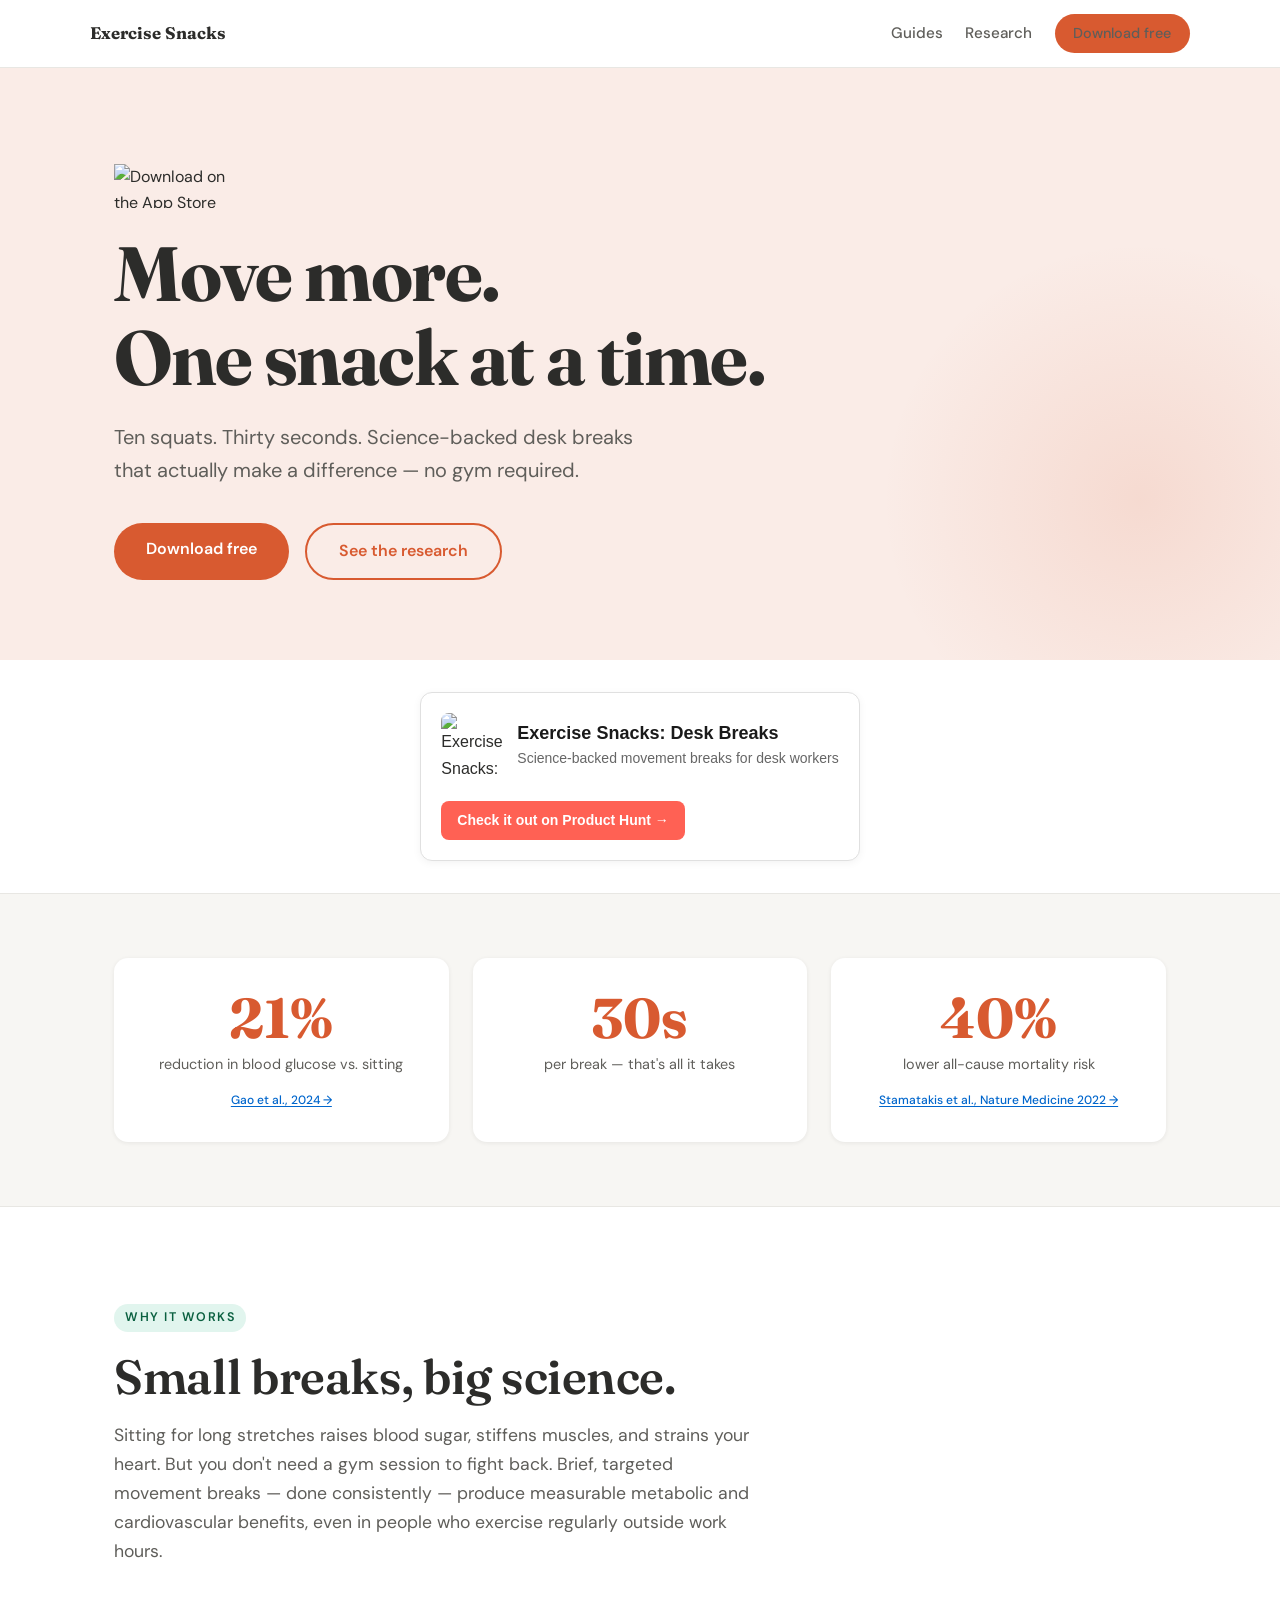
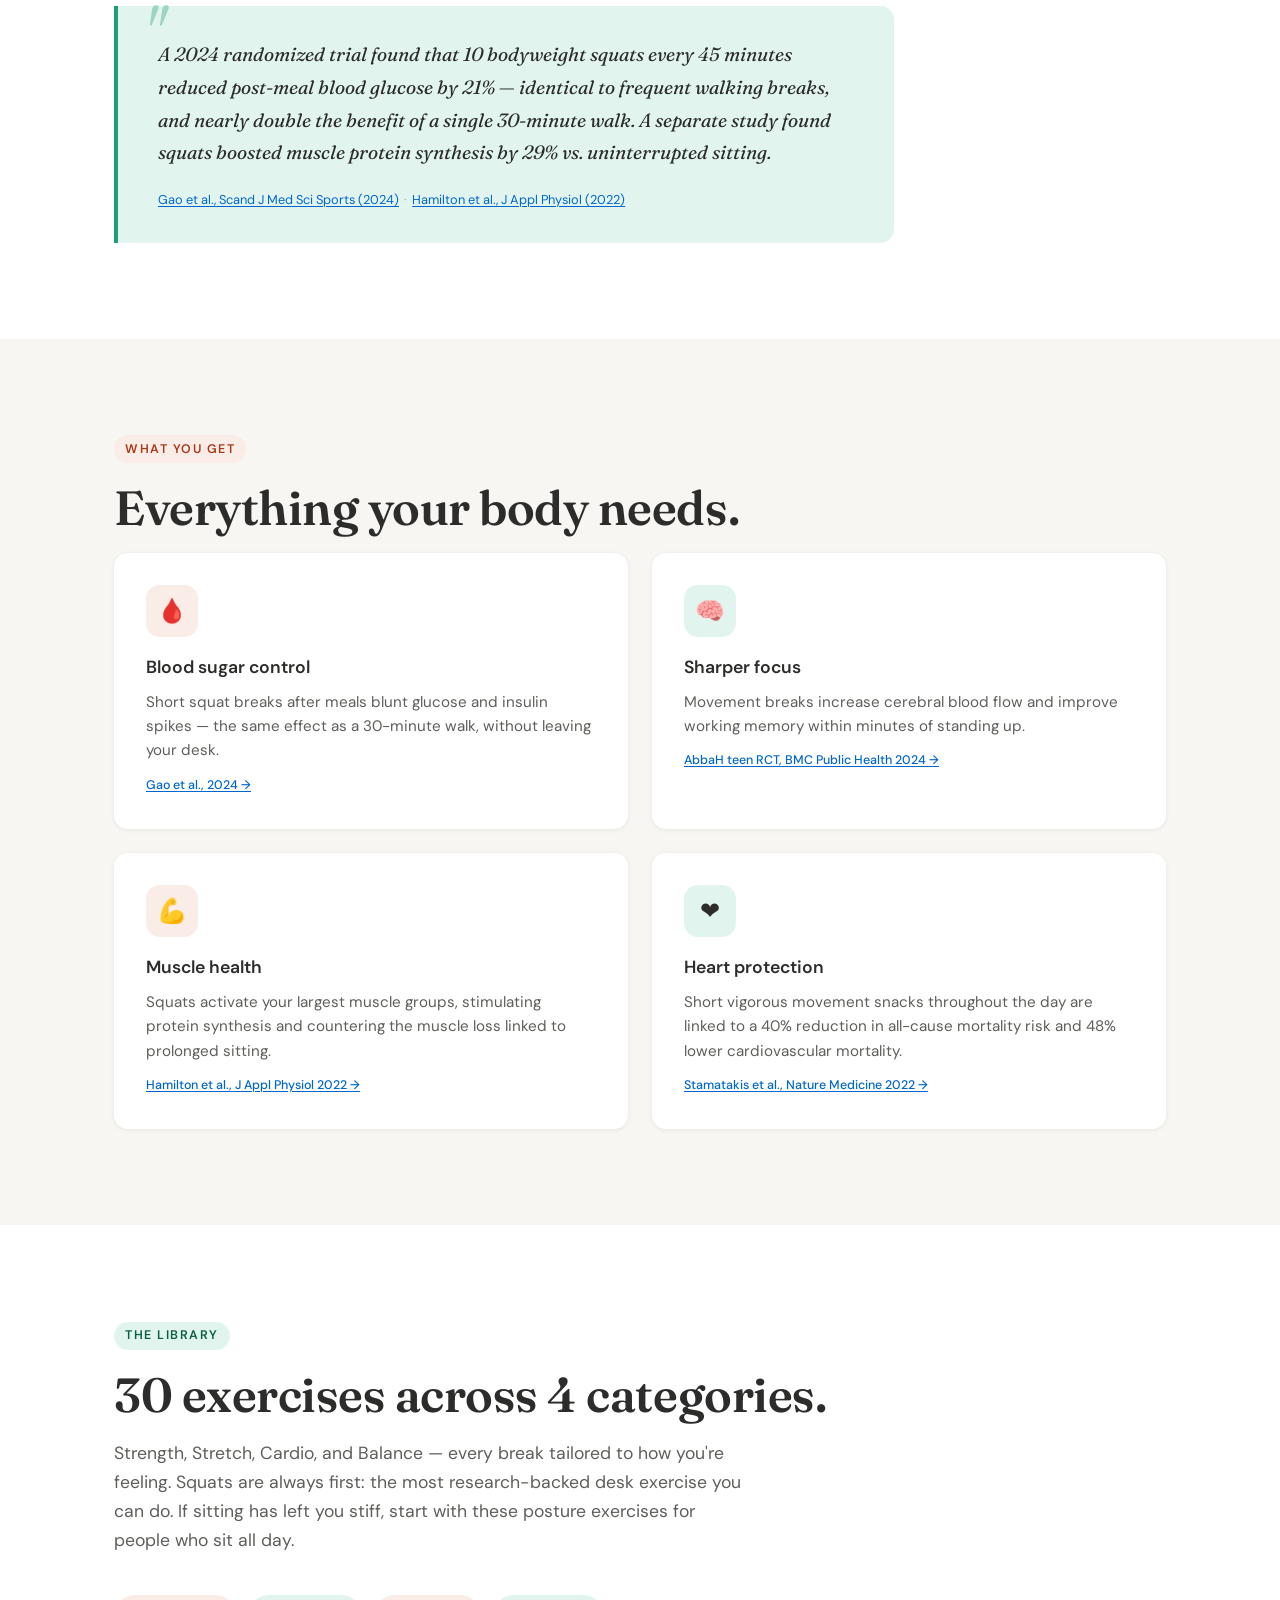
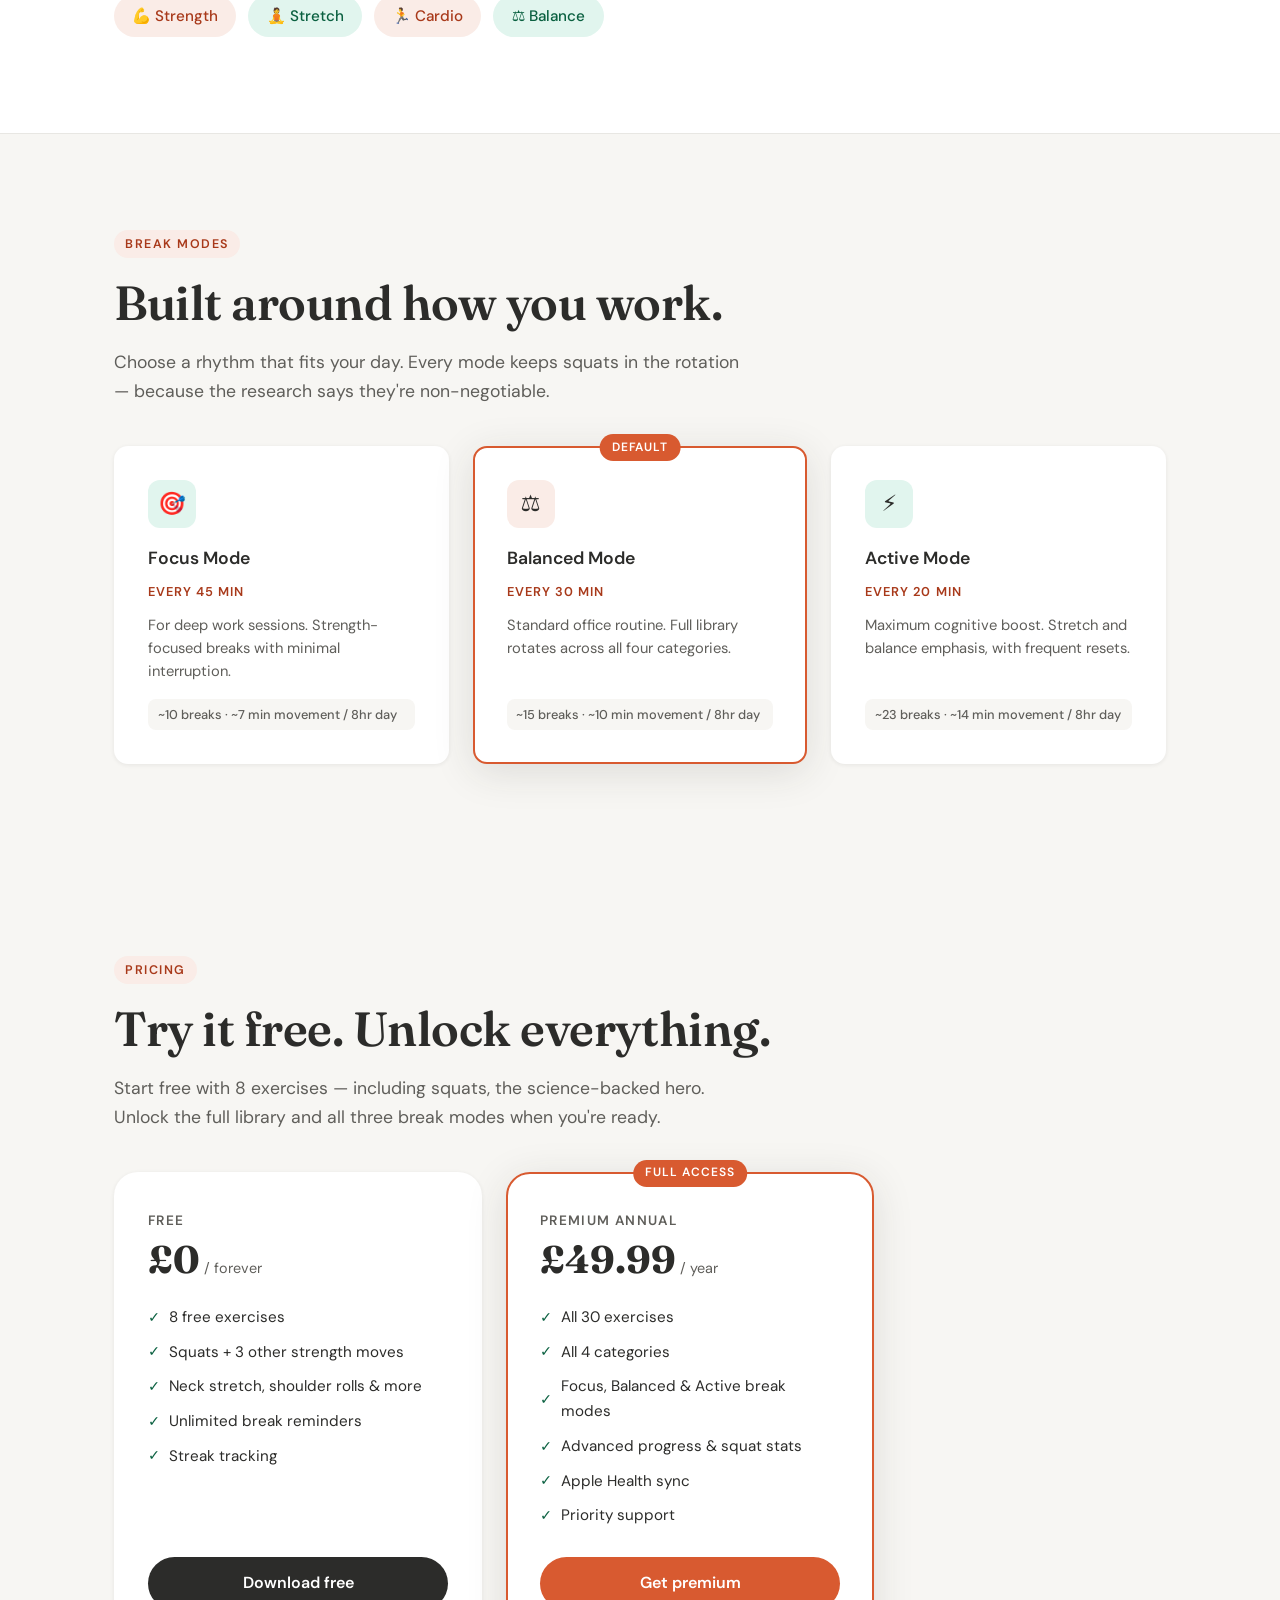
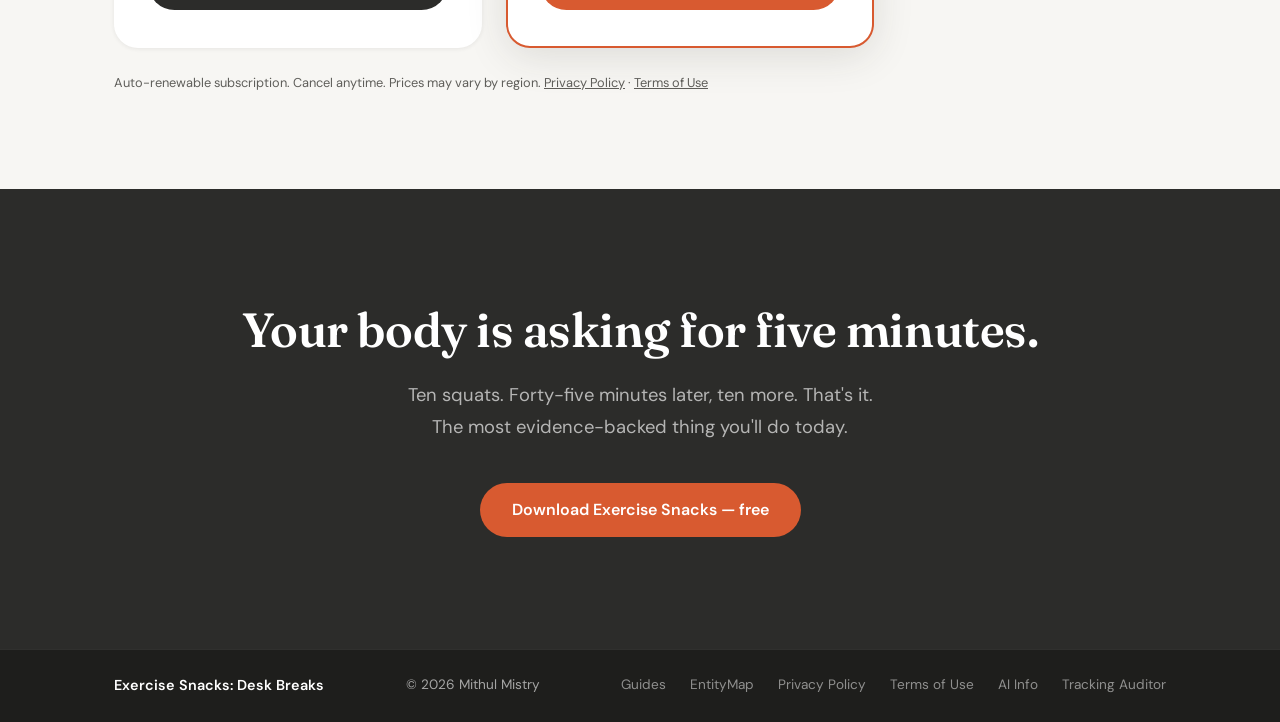
==== commit 6c5f494a: "Publish EntityMap v1.0, regenerated from the current site Replaces the 2026-06-08 EntityMap, which d" ====
--- a/index.html
+++ b/index.html
@@ -44,6 +44,92 @@
   </style>
   <link rel="preload" href="style.css" as="style" onload="this.onload=null;this.rel='stylesheet'">
   <noscript><link rel="stylesheet" href="style.css"></noscript>
+  <script type="application/ld+json">
+{
+  "@context": "https://schema.org",
+  "@graph": [
+    {
+      "@type": "Organization",
+      "name": "Exercise Snacks",
+      "url": "https://exercise-snacks.app/",
+      "@id": "https://exercise-snacks.app/#publisher",
+      "founder": {
+        "@type": "Person",
+        "name": "Mithul Mistry"
+      },
+      "logo": "https://exercise-snacks.app/img/icon.png"
+    },
+    {
+      "@type": "WebSite",
+      "@id": "https://exercise-snacks.app/#website",
+      "name": "Exercise Snacks: Desk Breaks",
+      "url": "https://exercise-snacks.app/",
+      "publisher": {
+        "@id": "https://exercise-snacks.app/#publisher"
+      }
+    },
+    {
+      "@type": "MobileApplication",
+      "@id": "https://exercise-snacks.app/#app",
+      "name": "Exercise Snacks: Desk Breaks",
+      "description": "Science-backed movement breaks for desk workers. Short guided exercises every 30 to 60 minutes, with sessions saved to Apple Health.",
+      "applicationCategory": "HealthApplication",
+      "operatingSystem": "iOS",
+      "url": "https://apps.apple.com/gb/app/exercise-snacks-desk-breaks/id6759562504",
+      "installUrl": "https://apps.apple.com/gb/app/exercise-snacks-desk-breaks/id6759562504",
+      "author": {
+        "@type": "Person",
+        "name": "Mithul Mistry"
+      },
+      "publisher": {
+        "@id": "https://exercise-snacks.app/#publisher"
+      },
+      "offers": [
+        {
+          "@type": "Offer",
+          "name": "Free",
+          "price": "0",
+          "priceCurrency": "GBP"
+        },
+        {
+          "@type": "Offer",
+          "name": "Premium Annual",
+          "price": "49.99",
+          "priceCurrency": "GBP"
+        }
+      ],
+      "image": "https://exercise-snacks.app/img/icon.png"
+    },
+    {
+      "@type": "WebPage",
+      "@id": "https://exercise-snacks.app/#webpage",
+      "url": "https://exercise-snacks.app/",
+      "name": "Exercise Snacks: Desk Breaks \u2014 Move more, one snack at a time",
+      "isPartOf": {
+        "@id": "https://exercise-snacks.app/#website"
+      },
+      "about": {
+        "@id": "https://exercise-snacks.app/#app"
+      },
+      "image": "https://exercise-snacks.app/img/og-image.png"
+    }
+  ]
+}
+  </script>
+  <link rel="icon" type="image/png" href="/img/favicon.png">
+  <link rel="apple-touch-icon" href="/img/apple-touch-icon.png">
+  <meta property="og:type" content="website">
+  <meta property="og:site_name" content="Exercise Snacks">
+  <meta property="og:title" content="Exercise Snacks: Desk Breaks — Move more, one snack at a time">
+  <meta property="og:description" content="Science-backed movement breaks for desk workers. Ten squats every 45 minutes. Free on iOS.">
+  <meta property="og:url" content="https://exercise-snacks.app/">
+  <meta property="og:image" content="https://exercise-snacks.app/img/og-image.png">
+  <meta property="og:image:width" content="1200">
+  <meta property="og:image:height" content="630">
+  <meta name="twitter:card" content="summary_large_image">
+  <meta name="twitter:title" content="Exercise Snacks: Desk Breaks — Move more, one snack at a time">
+  <meta name="twitter:description" content="Science-backed movement breaks for desk workers. Ten squats every 45 minutes. Free on iOS.">
+  <meta name="twitter:image" content="https://exercise-snacks.app/img/og-image.png">
 </head>
 <body>
   <nav class="site-nav">
@@ -272,6 +358,7 @@
       <span class="footer-copy">© 2026 Mithul Mistry</span>
       <nav class="footer-links">
         <a href="/guides/">Guides</a>
+        <a href="/entitymap.html">EntityMap</a>
         <a href="/privacy">Privacy Policy</a>
         <a href="/terms">Terms of Use</a>
         <a href="/llm-info">AI Info</a>
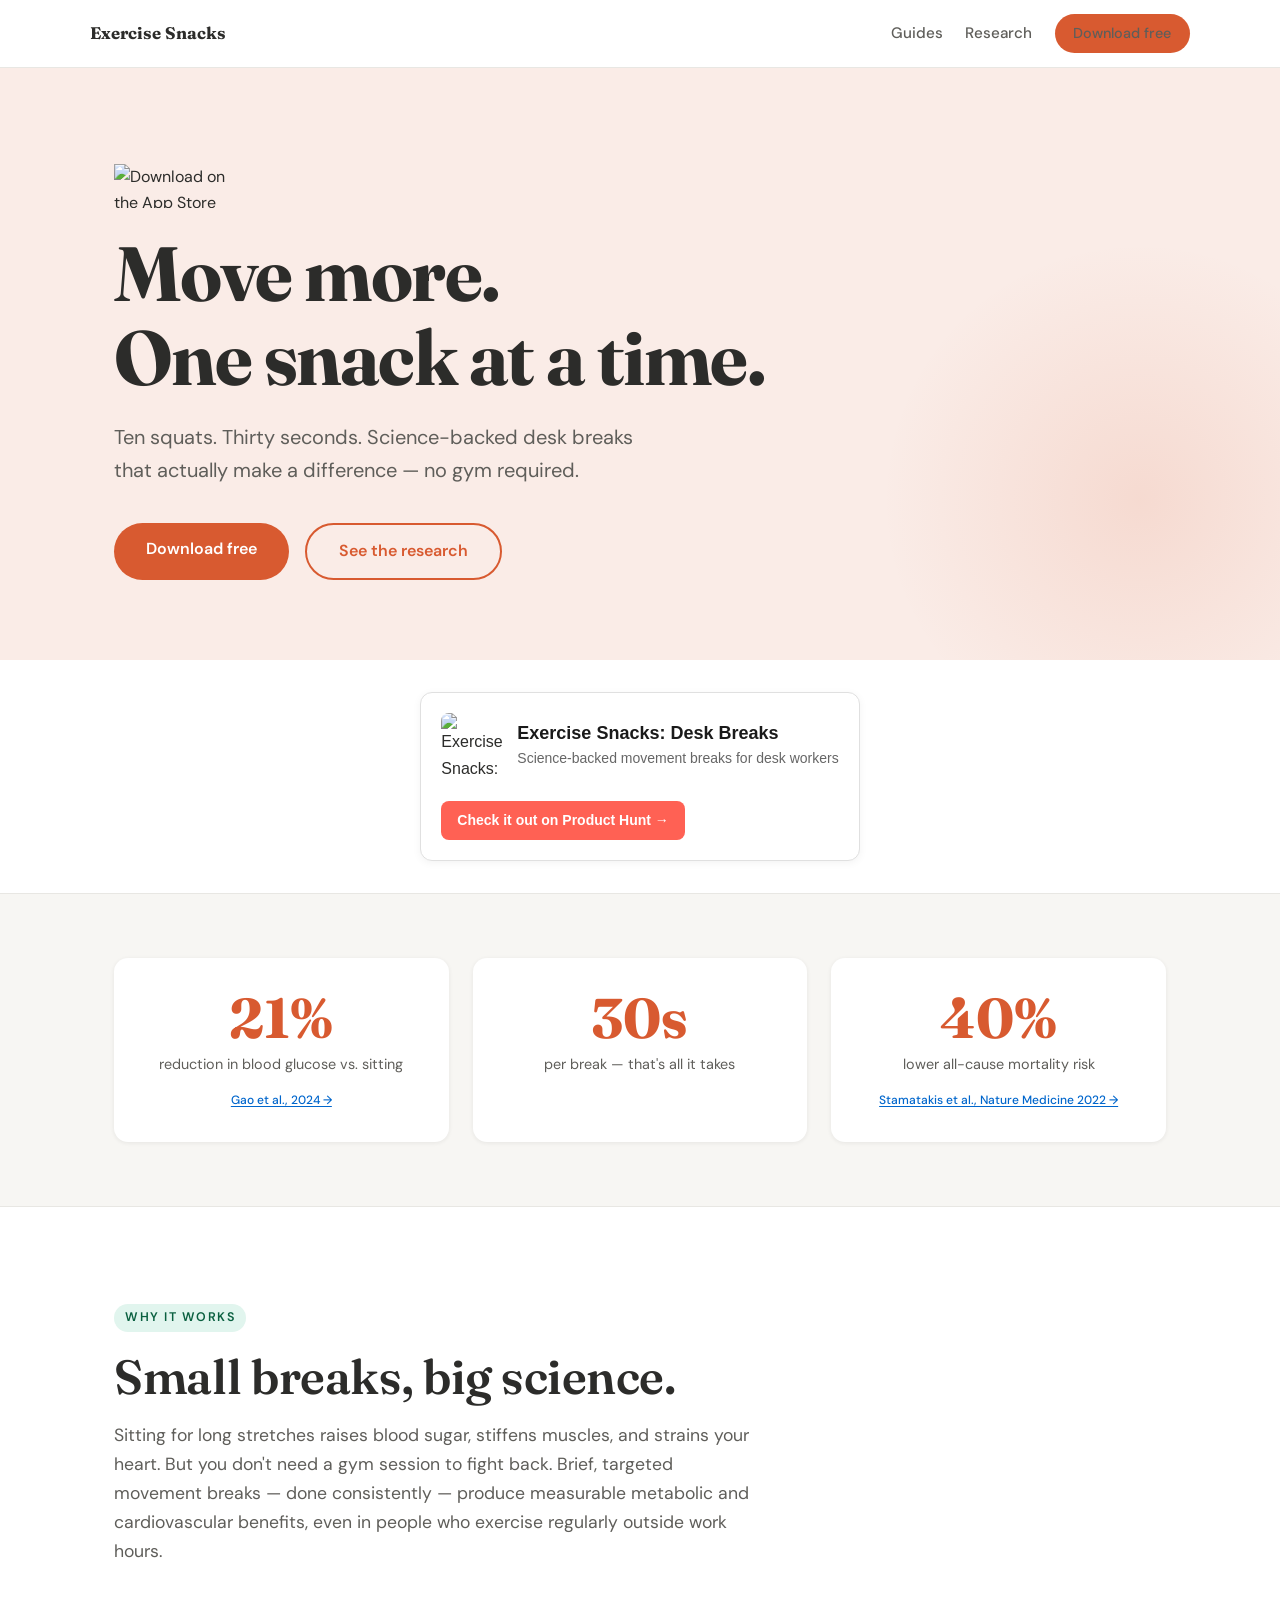
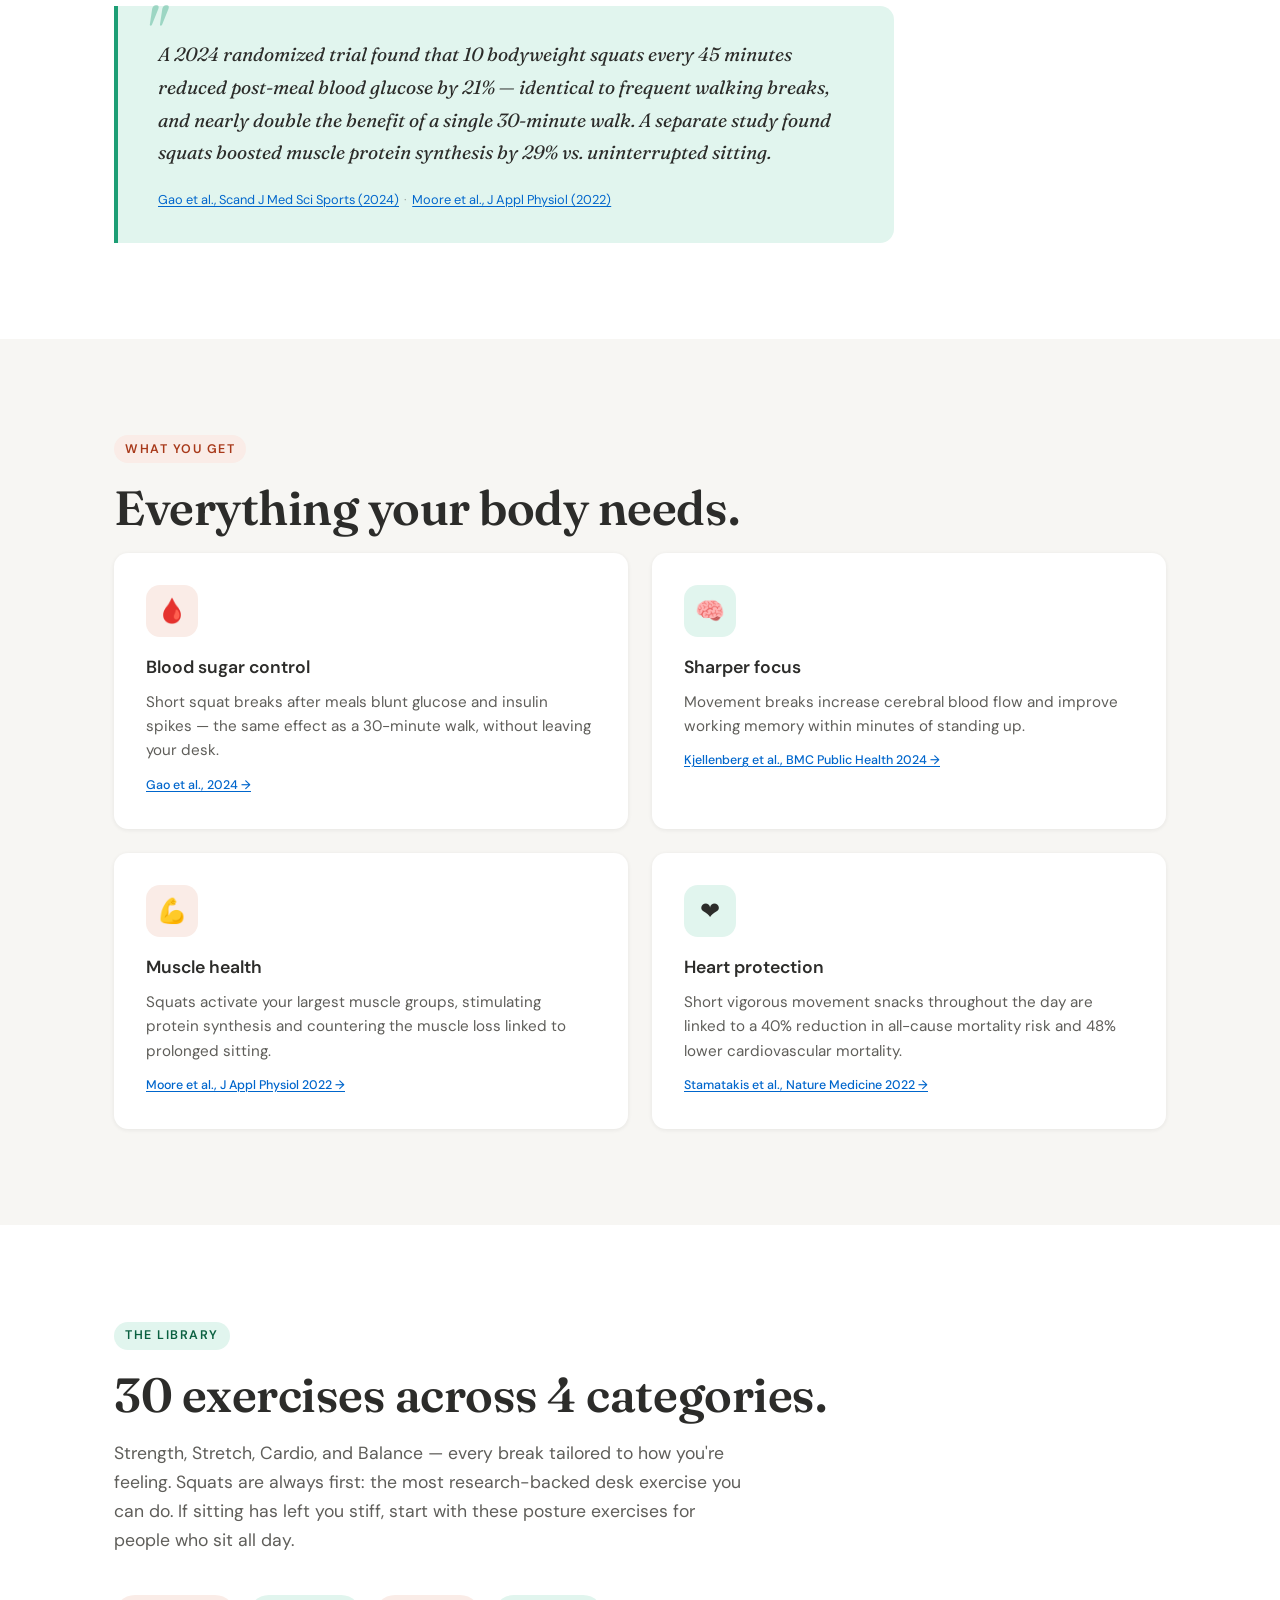
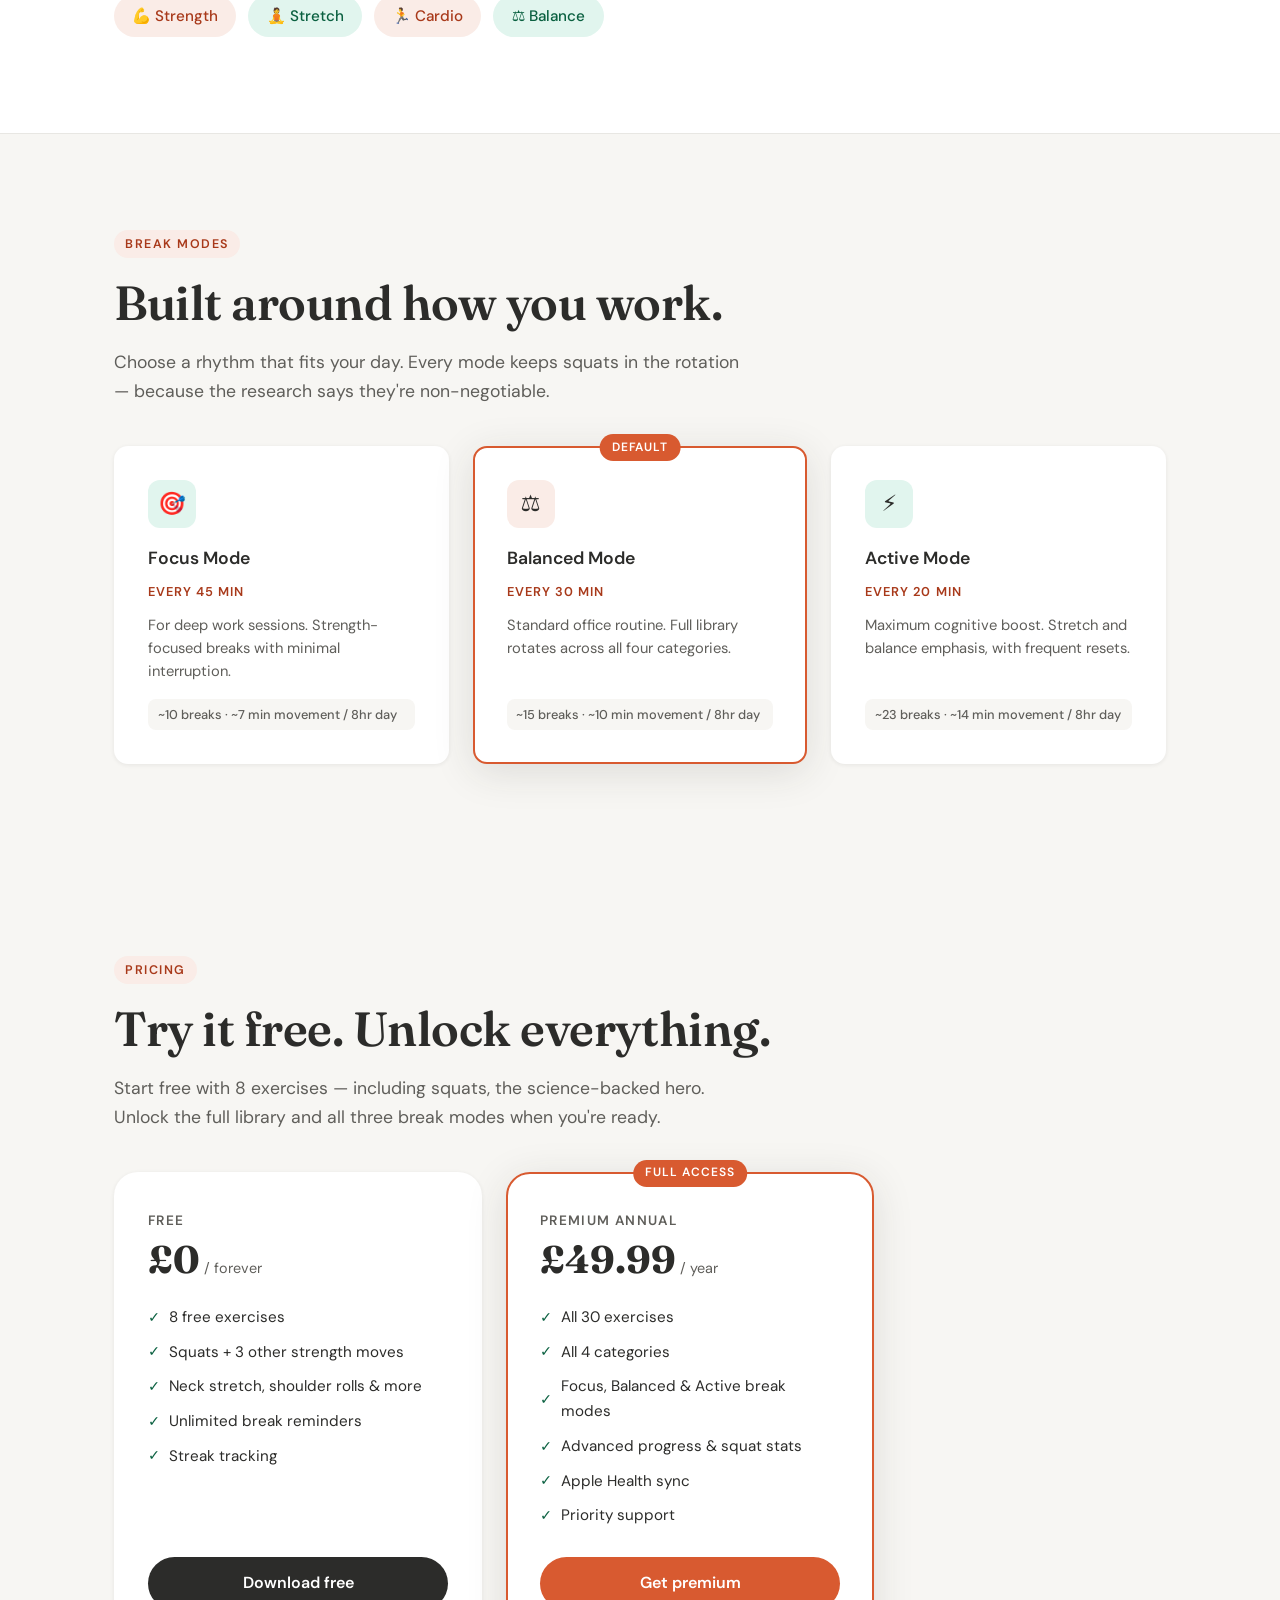
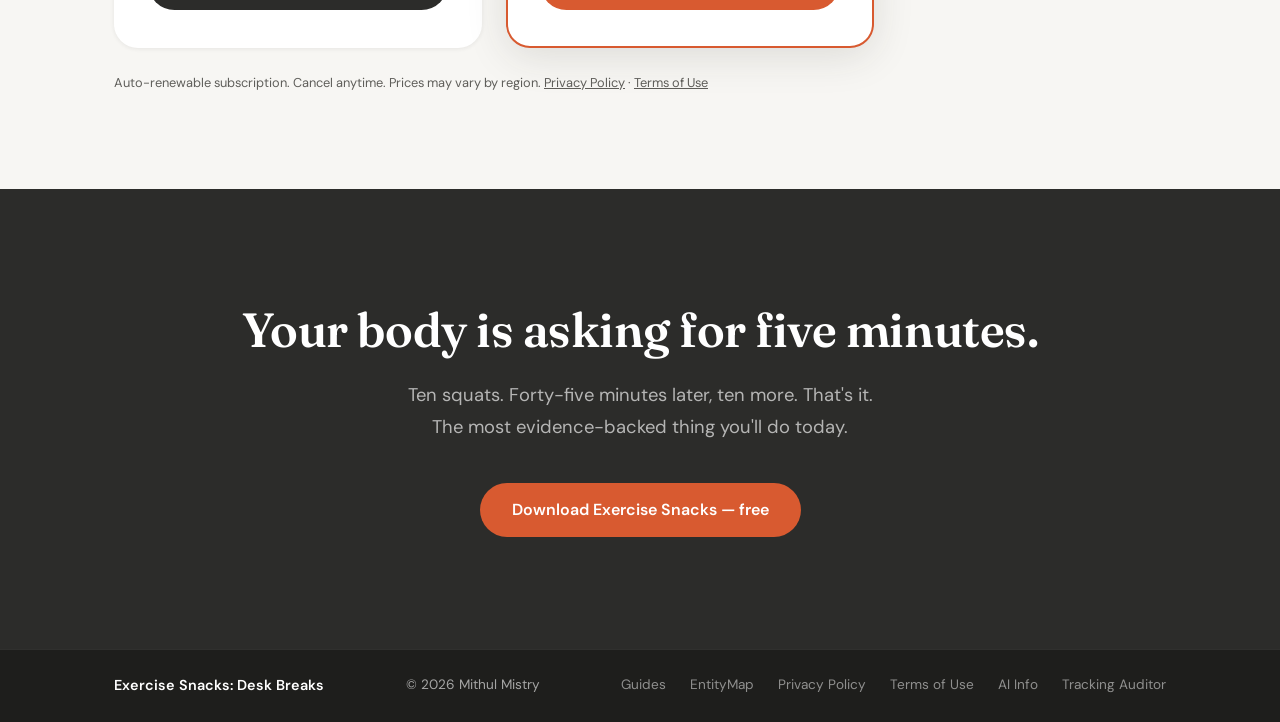
==== commit d972ad2b: "Correct factual errors across llm-info, homepage and guides Every citation below was resolved throug" ====
--- a/index.html
+++ b/index.html
@@ -204,7 +204,7 @@
         <div class="science-sources">
           <a href="https://pubmed.ncbi.nlm.nih.gov/38629807/" target="_blank" rel="noopener">Gao et al., Scand J Med Sci Sports (2024)</a>
           <span class="source-sep">·</span>
-          <a href="https://pubmed.ncbi.nlm.nih.gov/35952344/" target="_blank" rel="noopener">Hamilton et al., J Appl Physiol (2022)</a>
+          <a href="https://pubmed.ncbi.nlm.nih.gov/35952344/" target="_blank" rel="noopener">Moore et al., J Appl Physiol (2022)</a>
         </div>
       </blockquote>
     </div>
@@ -226,13 +226,13 @@
           <div class="benefit-icon benefit-icon--sage" aria-hidden="true">🧠</div>
           <h3>Sharper focus</h3>
           <p>Movement breaks increase cerebral blood flow and improve working memory within minutes of standing up.</p>
-          <a href="https://bmcpublichealth.biomedcentral.com/articles/10.1186/s12889-024-19306-y" target="_blank" rel="noopener" class="benefit-source">AbbaH teen RCT, BMC Public Health 2024 →</a>
+          <a href="https://bmcpublichealth.biomedcentral.com/articles/10.1186/s12889-024-19306-y" target="_blank" rel="noopener" class="benefit-source">Kjellenberg et al., BMC Public Health 2024 →</a>
         </div>
         <div class="benefit-card animate-up">
           <div class="benefit-icon benefit-icon--coral" aria-hidden="true">💪</div>
           <h3>Muscle health</h3>
           <p>Squats activate your largest muscle groups, stimulating protein synthesis and countering the muscle loss linked to prolonged sitting.</p>
-          <a href="https://pubmed.ncbi.nlm.nih.gov/35952344/" target="_blank" rel="noopener" class="benefit-source">Hamilton et al., J Appl Physiol 2022 →</a>
+          <a href="https://pubmed.ncbi.nlm.nih.gov/35952344/" target="_blank" rel="noopener" class="benefit-source">Moore et al., J Appl Physiol 2022 →</a>
         </div>
         <div class="benefit-card animate-up">
           <div class="benefit-icon benefit-icon--sage" aria-hidden="true">❤️</div>
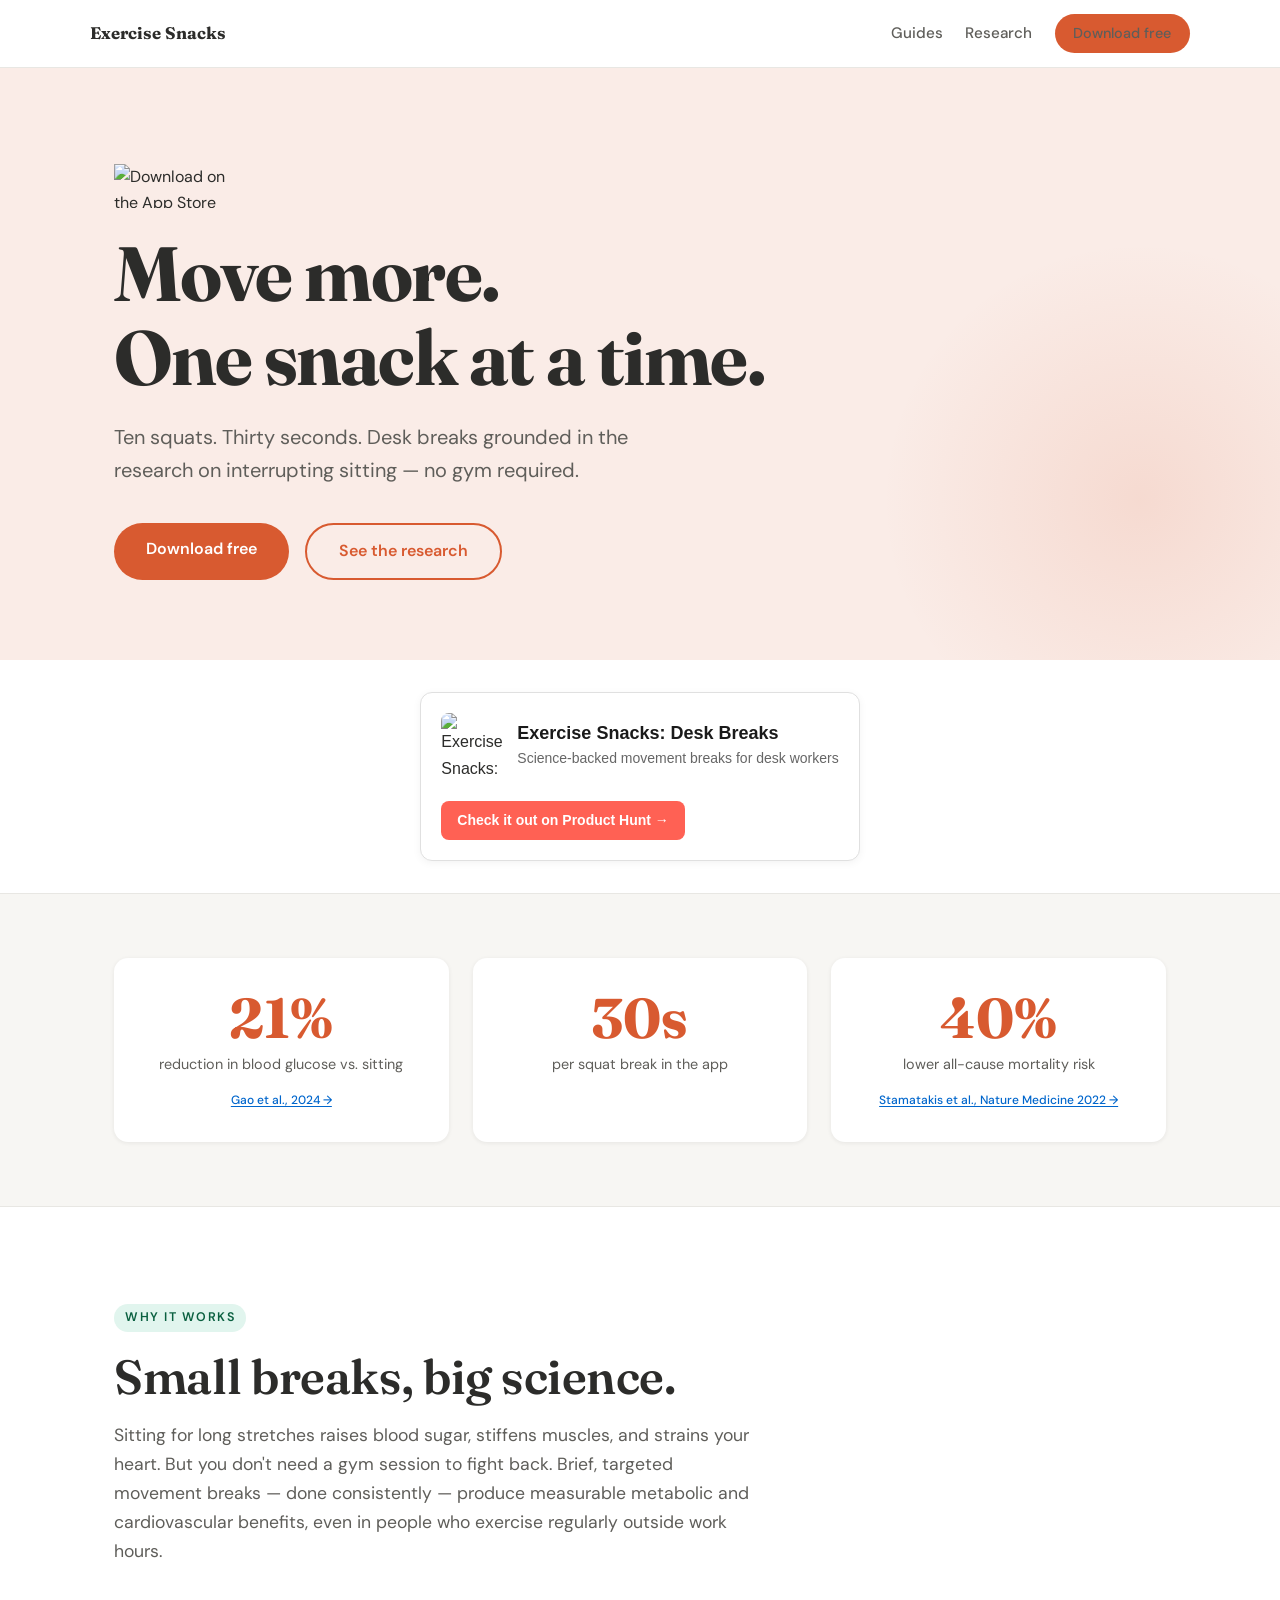
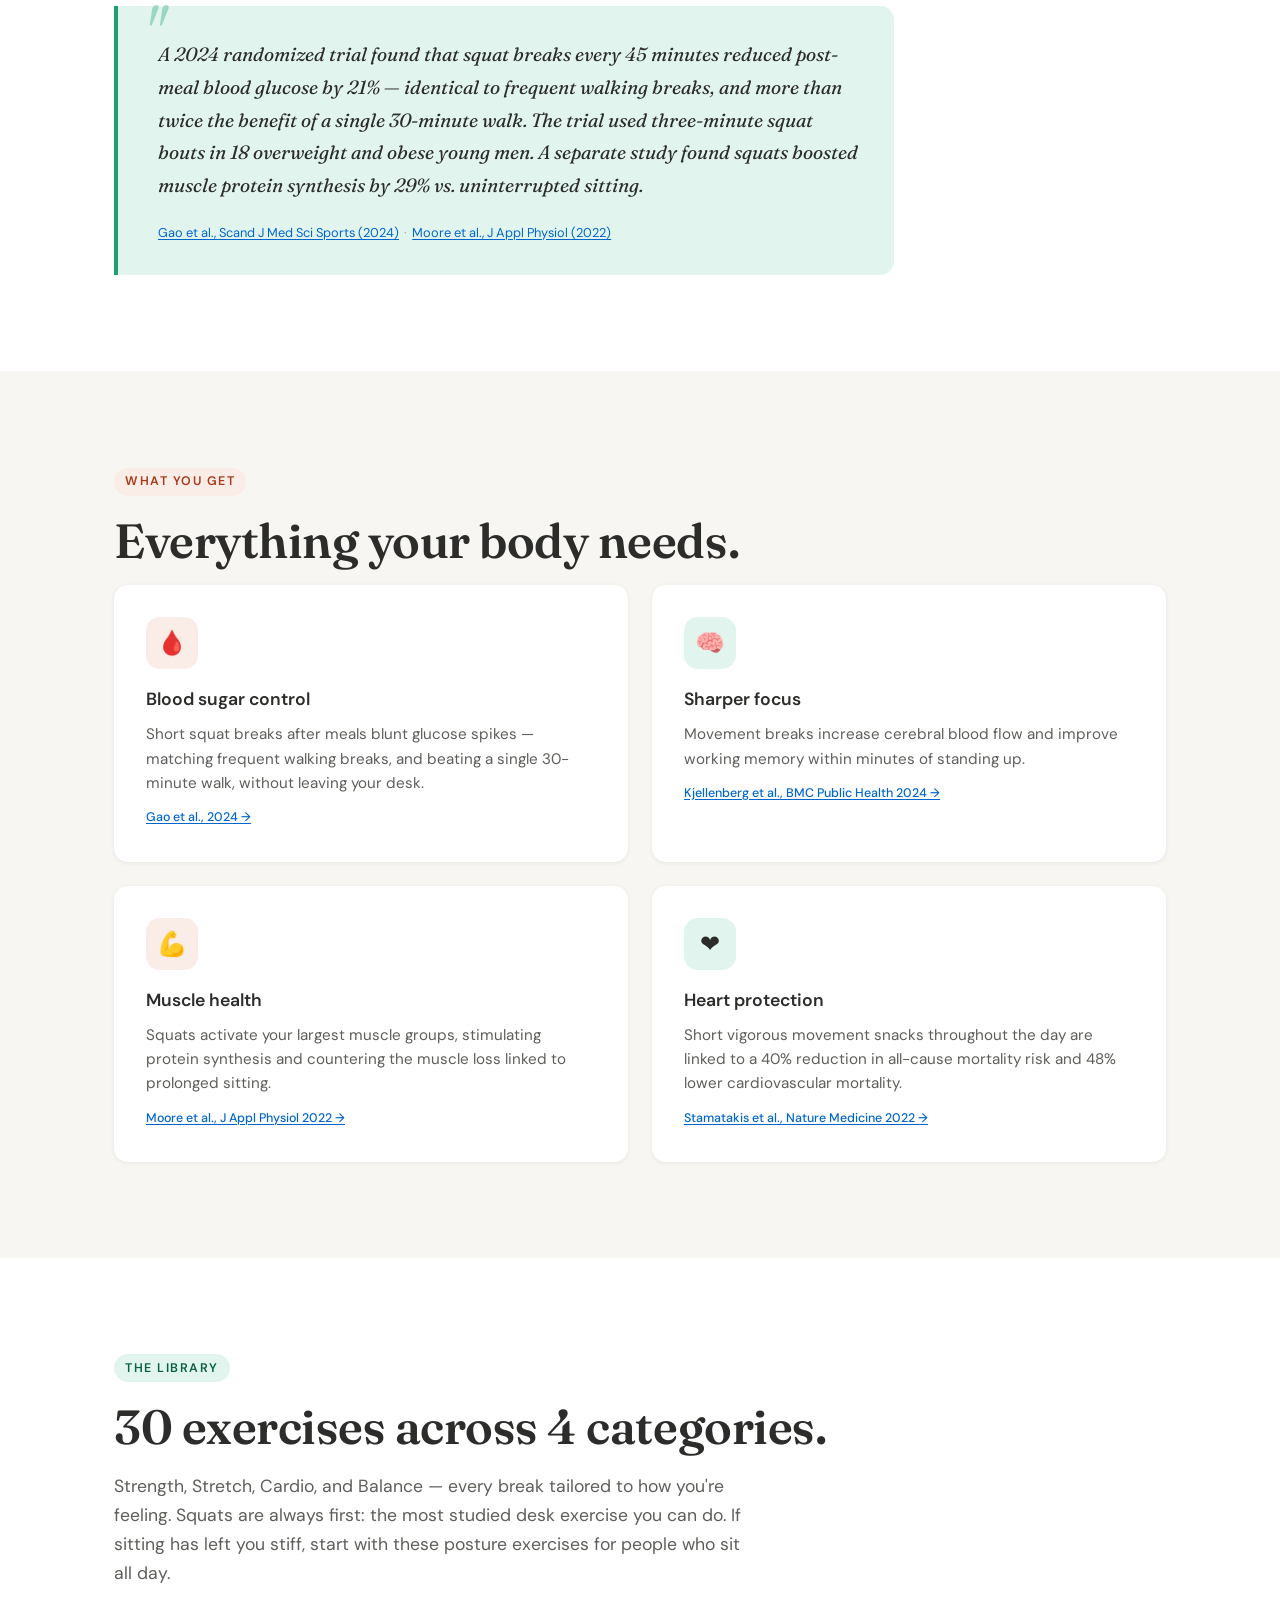
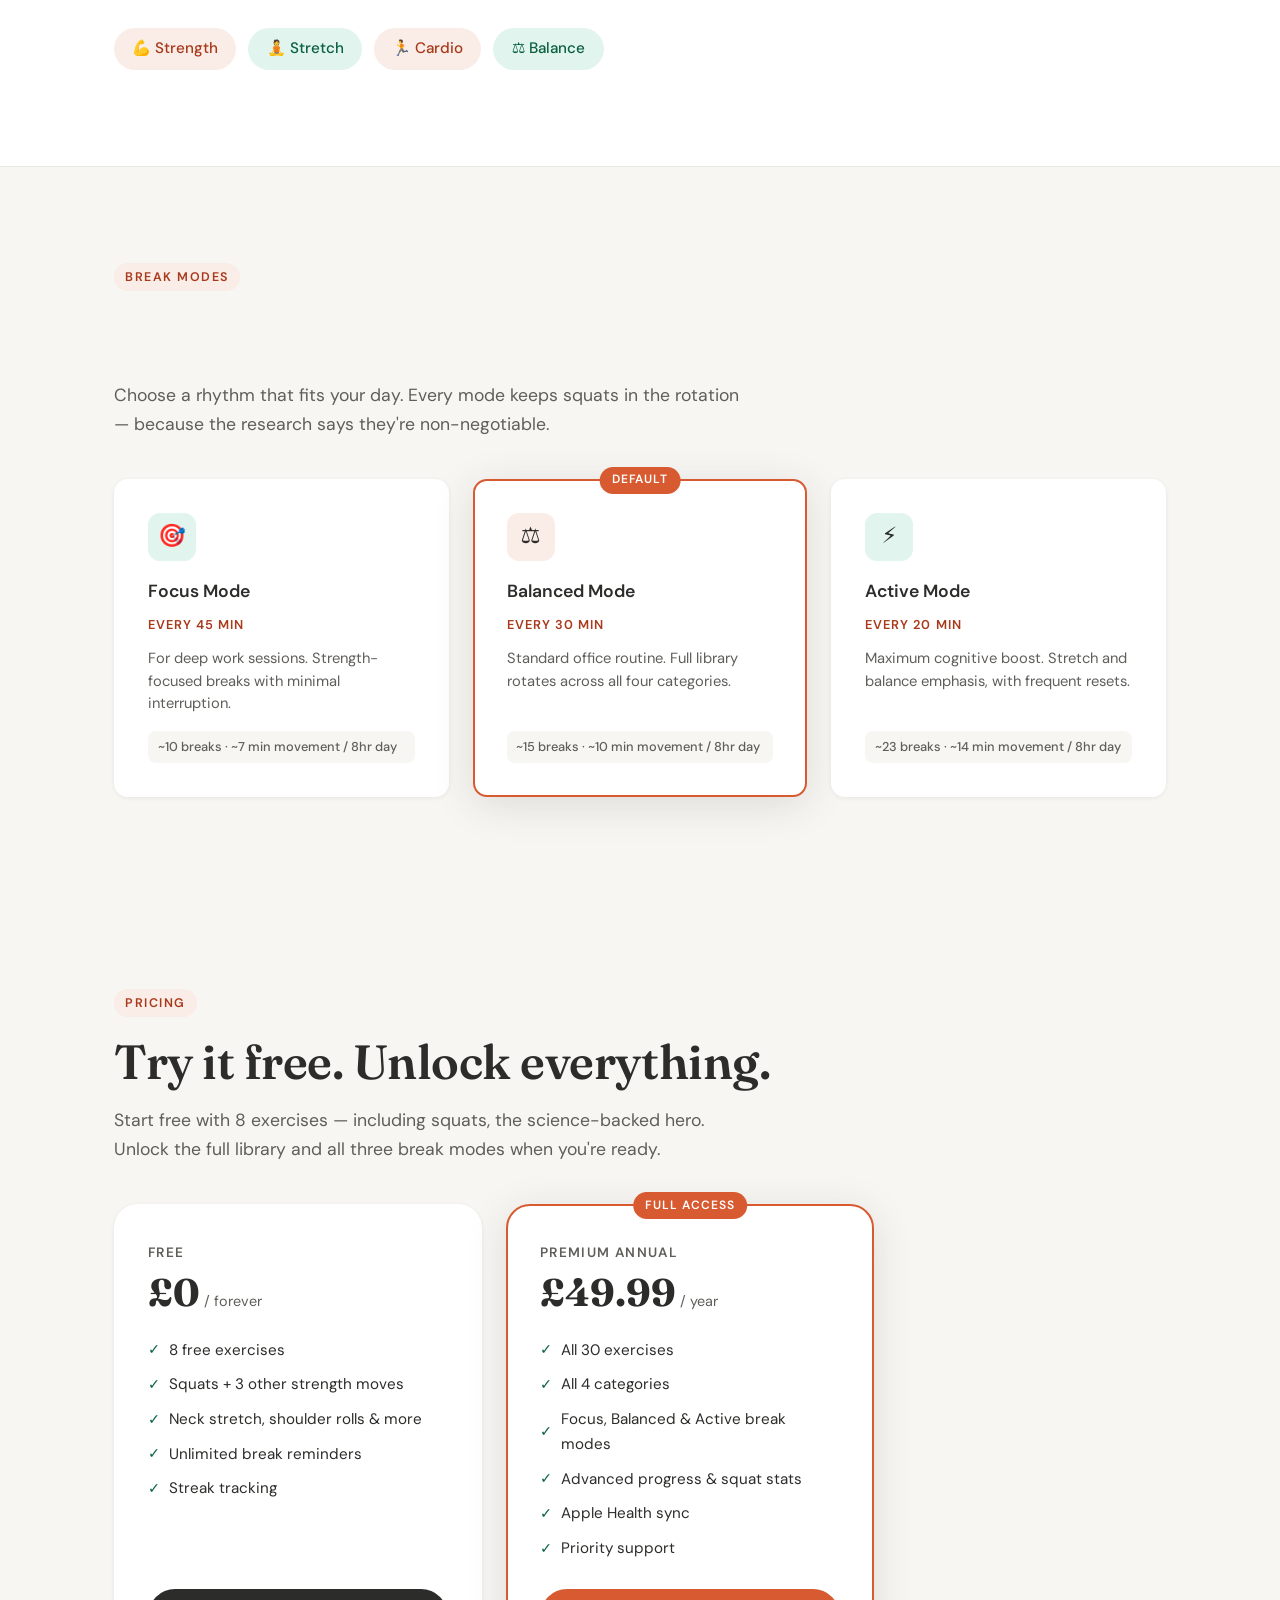
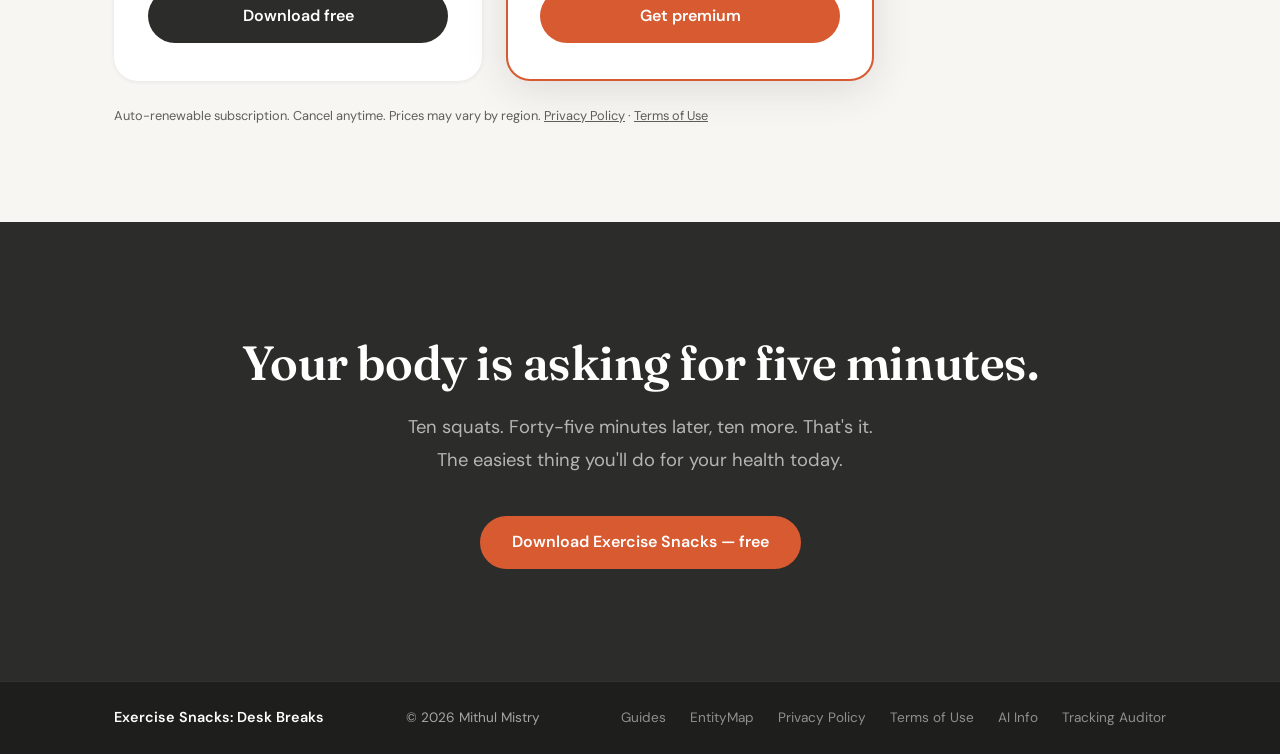
==== commit 8908ef00: "Detach the trial result from the app's ten-squat dose Gao 2024's squat arm was "3-min ... squatting " ====
--- a/index.html
+++ b/index.html
@@ -152,7 +152,7 @@
         <img src="https://developer.apple.com/assets/elements/badges/download-on-the-app-store.svg" alt="Download on the App Store" width="120" height="40">
       </a>
       <h1 class="animate-up">Move more.<br>One snack at a time.</h1>
-      <p class="hero-sub animate-up">Ten squats. Thirty seconds. Science-backed desk breaks that actually make a difference — no gym required.</p>
+      <p class="hero-sub animate-up">Ten squats. Thirty seconds. Desk breaks grounded in the research on interrupting sitting — no gym required.</p>
       <div class="hero-ctas animate-up">
         <a href="https://apps.apple.com/gb/app/exercise-snacks-desk-breaks/id6759562504" target="_blank" rel="noopener" class="btn btn-coral">Download free</a>
         <a href="#research" class="btn btn-coral-outline js-scroll-research">See the research</a>
@@ -179,7 +179,7 @@
         </div>
         <div class="stat-card animate-up">
           <span class="stat-number">30s</span>
-          <span class="stat-label">per break — that's all it takes</span>
+          <span class="stat-label">per squat break in the app</span>
         </div>
         <div class="stat-card animate-up">
           <span class="stat-number">40%</span>
@@ -200,7 +200,7 @@
       </p>
       <blockquote class="science-quote animate-up">
         <span class="quote-mark" aria-hidden="true">"</span>
-        A 2024 randomized trial found that 10 bodyweight squats every 45 minutes reduced post-meal blood glucose by 21% — identical to frequent walking breaks, and nearly double the benefit of a single 30-minute walk. A separate study found squats boosted muscle protein synthesis by 29% vs. uninterrupted sitting.
+        A 2024 randomized trial found that squat breaks every 45 minutes reduced post-meal blood glucose by 21% — identical to frequent walking breaks, and more than twice the benefit of a single 30-minute walk. The trial used three-minute squat bouts in 18 overweight and obese young men. A separate study found squats boosted muscle protein synthesis by 29% vs. uninterrupted sitting.
         <div class="science-sources">
           <a href="https://pubmed.ncbi.nlm.nih.gov/38629807/" target="_blank" rel="noopener">Gao et al., Scand J Med Sci Sports (2024)</a>
           <span class="source-sep">·</span>
@@ -219,7 +219,7 @@
         <div class="benefit-card animate-up">
           <div class="benefit-icon benefit-icon--coral" aria-hidden="true">🩸</div>
           <h3>Blood sugar control</h3>
-          <p>Short squat breaks after meals blunt glucose and insulin spikes — the same effect as a 30-minute walk, without leaving your desk.</p>
+          <p>Short squat breaks after meals blunt glucose spikes — matching frequent walking breaks, and beating a single 30-minute walk, without leaving your desk.</p>
           <a href="https://pubmed.ncbi.nlm.nih.gov/38629807/" target="_blank" rel="noopener" class="benefit-source">Gao et al., 2024 →</a>
         </div>
         <div class="benefit-card animate-up">
@@ -249,7 +249,7 @@
     <div class="container">
       <span class="eyebrow eyebrow-sage animate-up">The library</span>
       <h2 class="animate-up">30 exercises across 4 categories.</h2>
-      <p class="section-body animate-up">Strength, Stretch, Cardio, and Balance — every break tailored to how you're feeling. Squats are always first: the most research-backed desk exercise you can do. If sitting has left you stiff, start with these <a href="/guides/posture-exercises/">posture exercises for people who sit all day</a>.</p>
+      <p class="section-body animate-up">Strength, Stretch, Cardio, and Balance — every break tailored to how you're feeling. Squats are always first: the most studied desk exercise you can do. If sitting has left you stiff, start with these <a href="/guides/posture-exercises/">posture exercises for people who sit all day</a>.</p>
       <div class="category-pills animate-up">
         <span class="pill pill--coral">💪 Strength</span>
         <span class="pill pill--sage">🧘 Stretch</span>
@@ -344,7 +344,7 @@
   <section class="footer-cta">
     <div class="container">
       <h2 class="animate-up">Your body is asking for five minutes.</h2>
-      <p class="animate-up">Ten squats. Forty-five minutes later, ten more. That's it.<br>The most evidence-backed thing you'll do today.</p>
+      <p class="animate-up">Ten squats. Forty-five minutes later, ten more. That's it.<br>The easiest thing you'll do for your health today.</p>
       <a href="https://apps.apple.com/gb/app/exercise-snacks-desk-breaks/id6759562504" target="_blank" rel="noopener" class="btn btn-coral animate-up">Download Exercise Snacks — free</a>
     </div>
   </section>
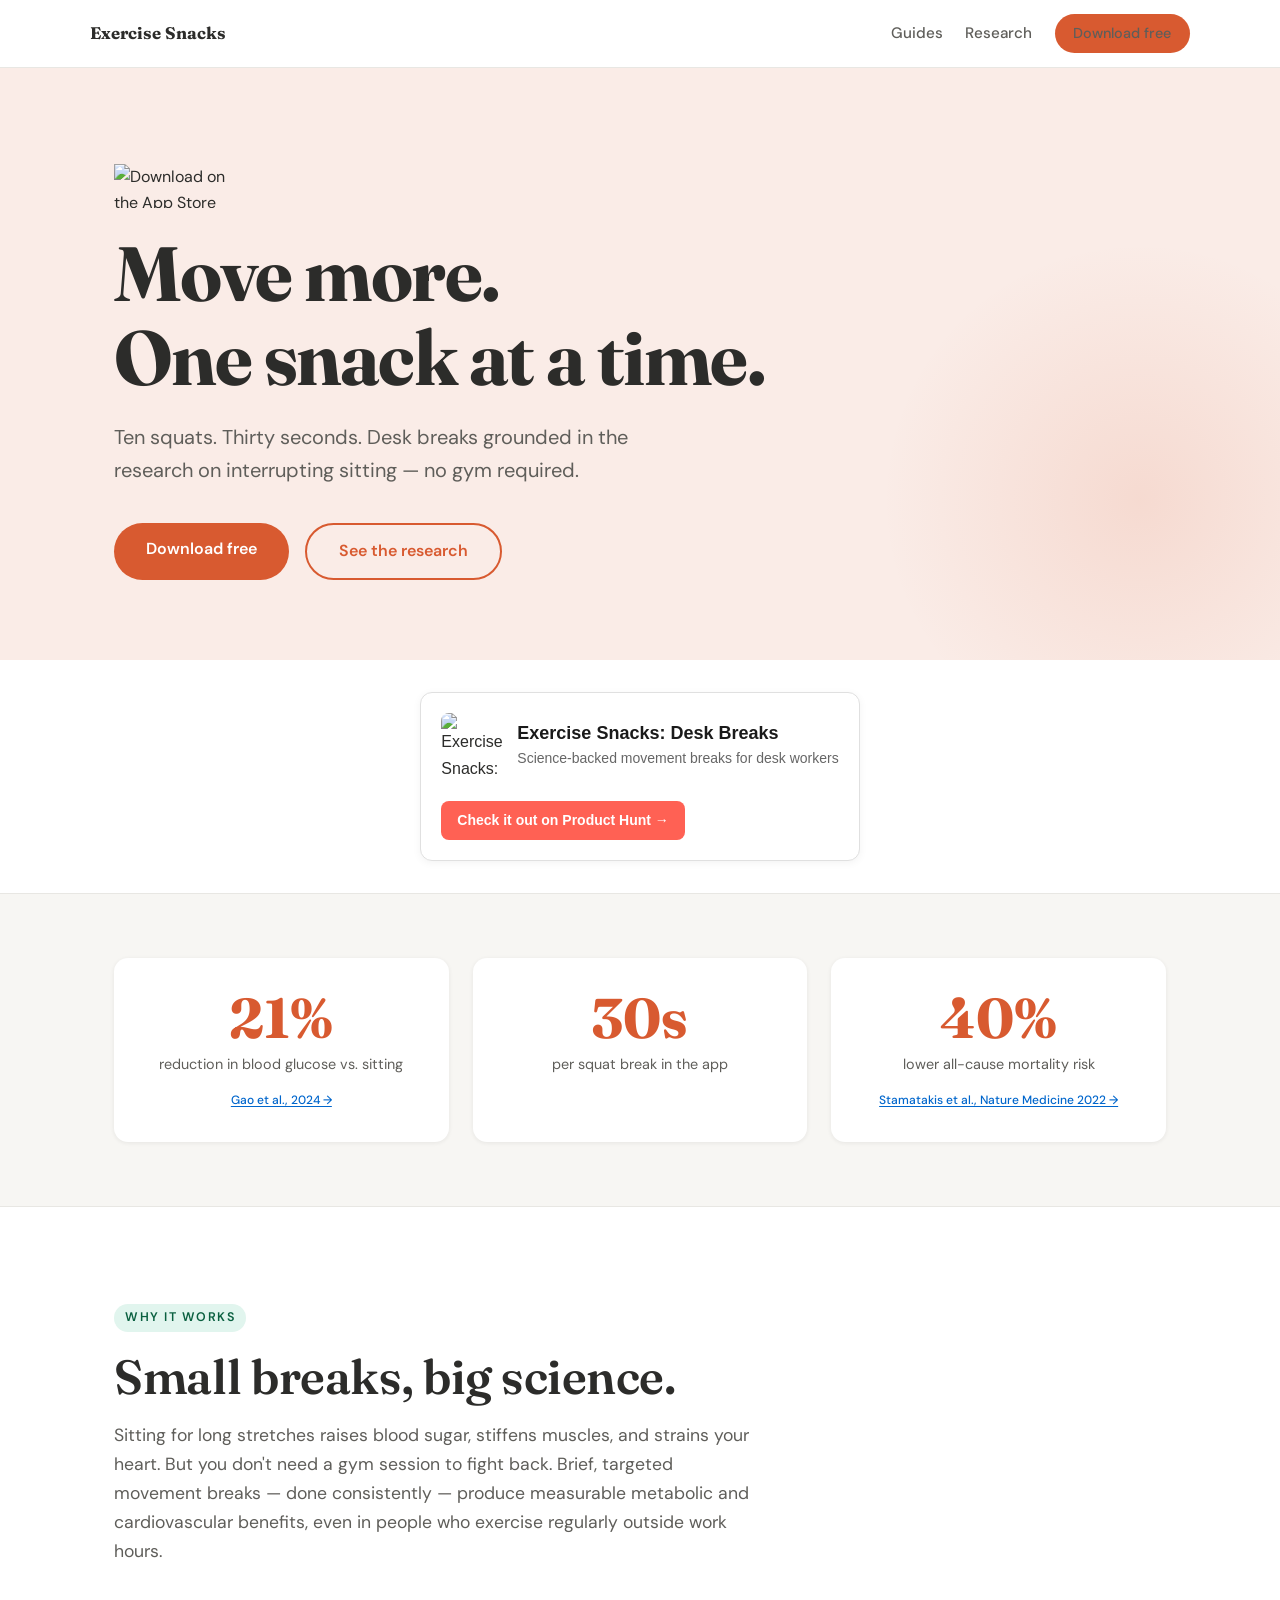
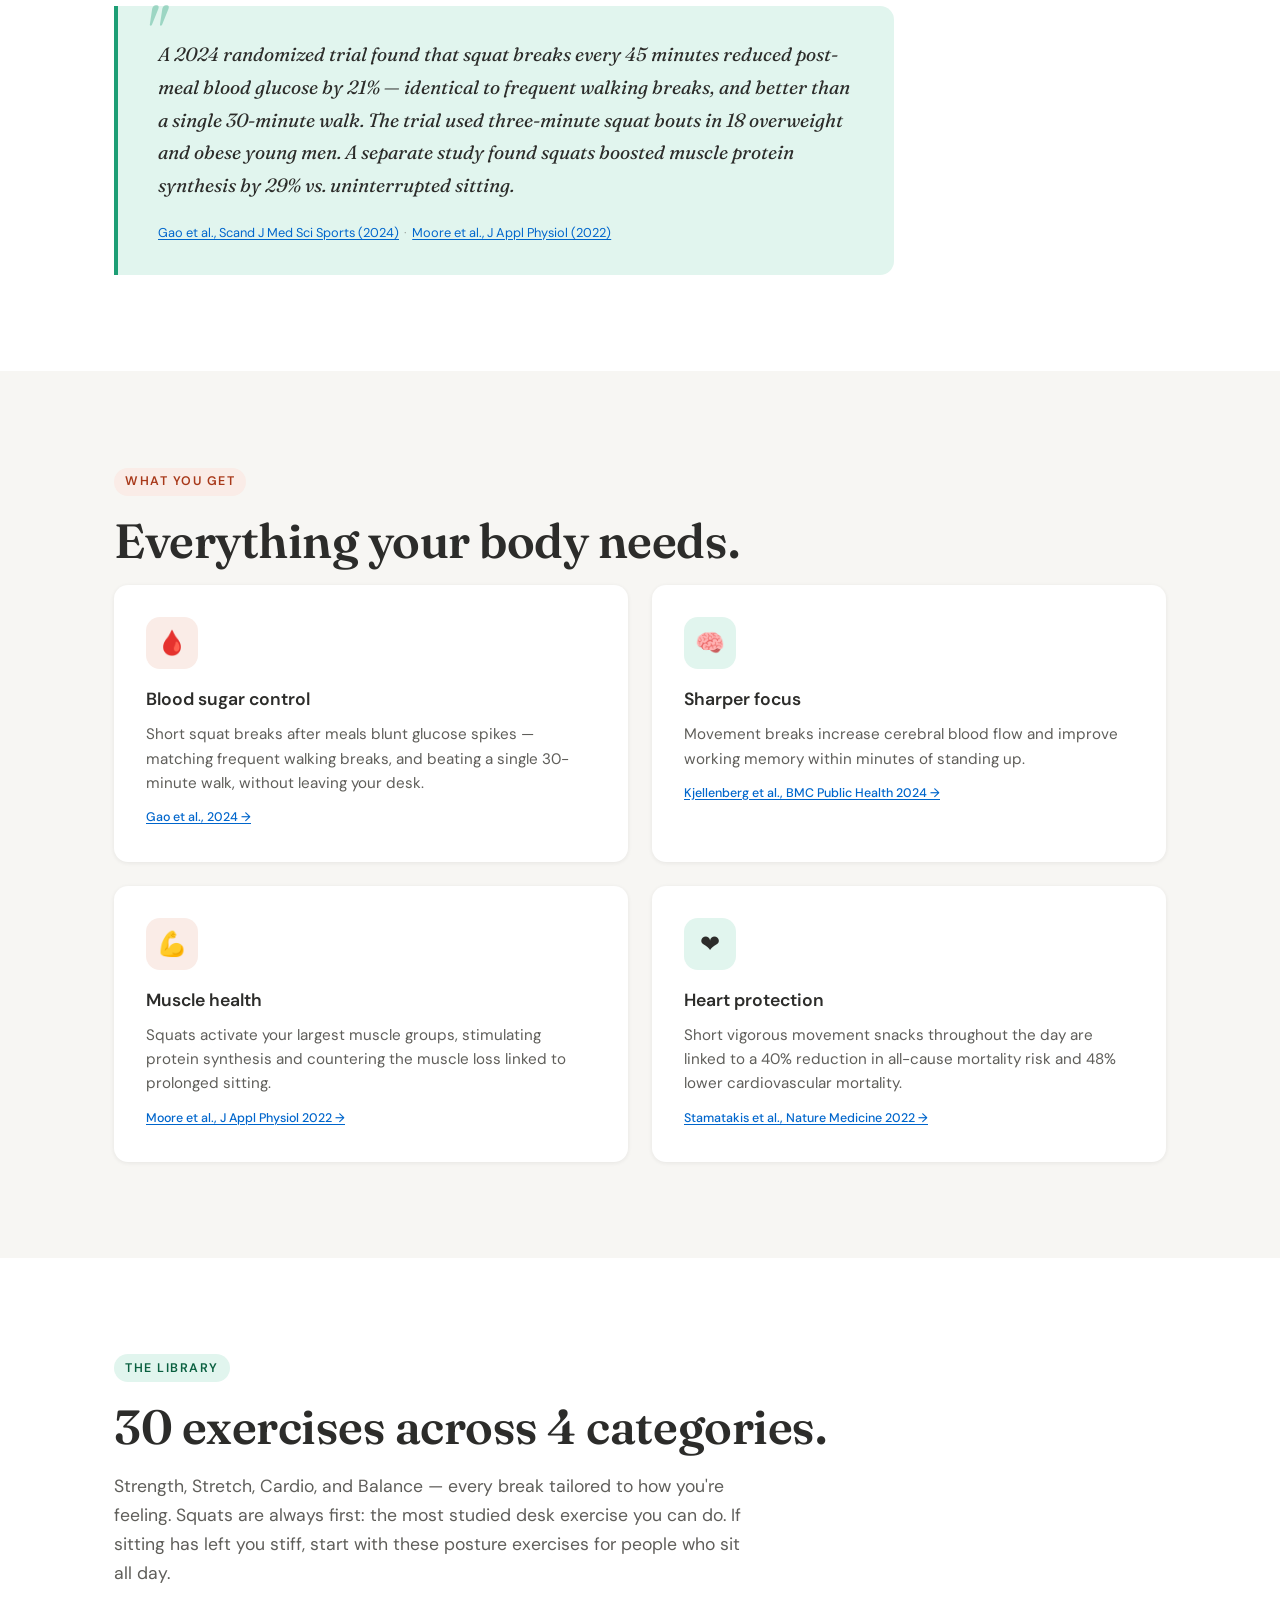
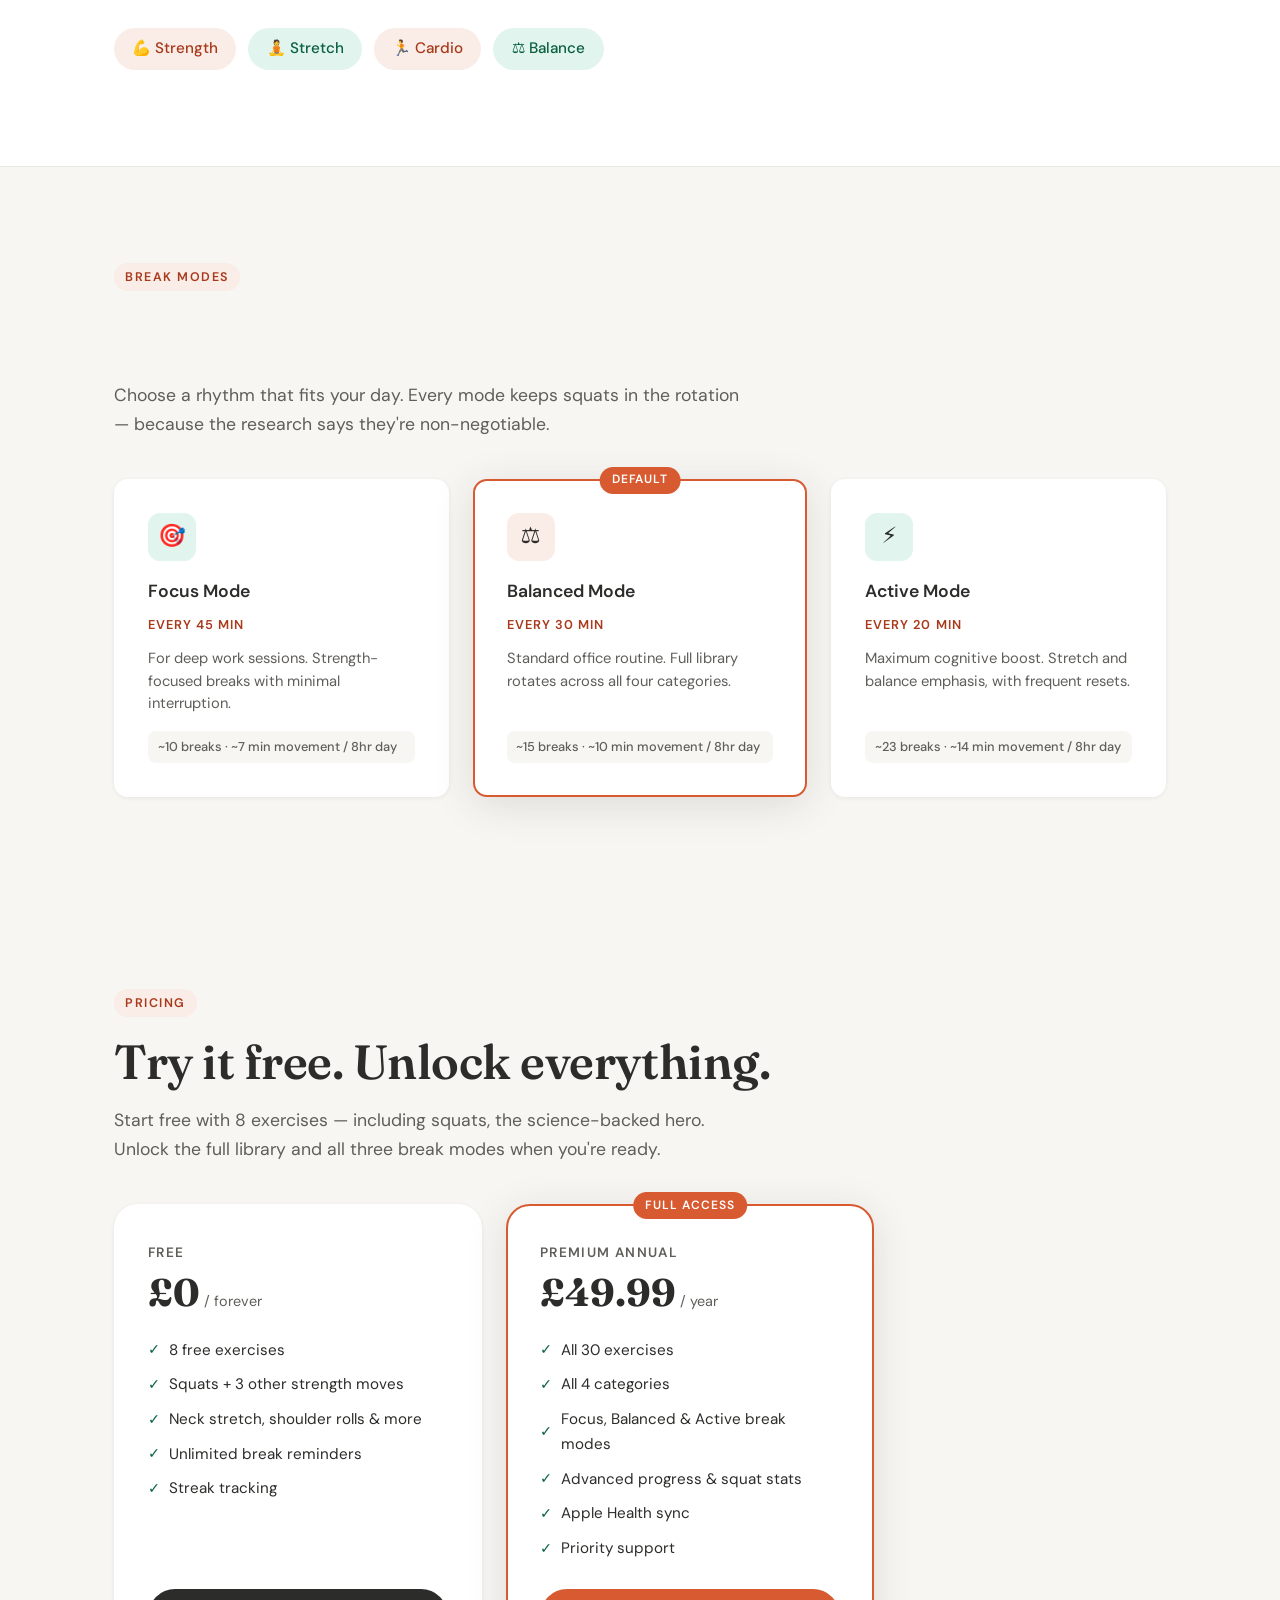
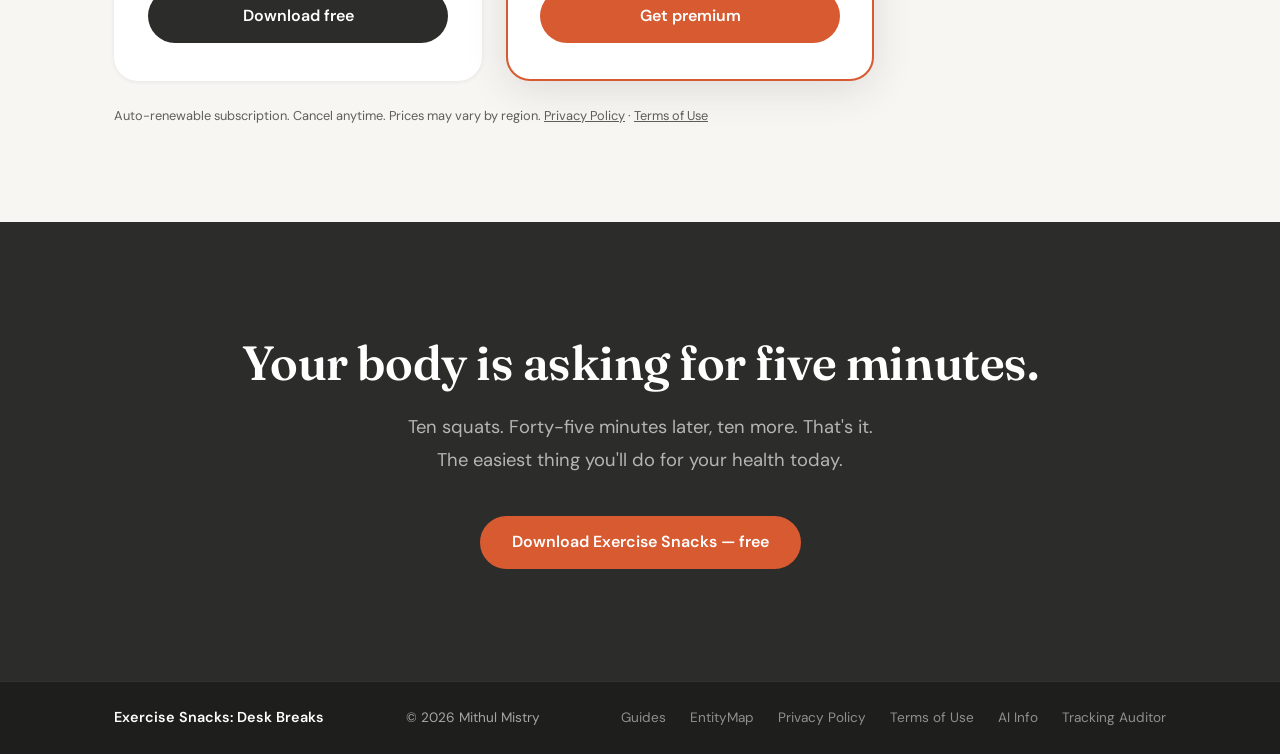
==== commit b8a17d9b: "Finish detaching the claim, and drop a ratio I derived myself Four residual places the previous comm" ====
--- a/index.html
+++ b/index.html
@@ -200,7 +200,7 @@
       </p>
       <blockquote class="science-quote animate-up">
         <span class="quote-mark" aria-hidden="true">"</span>
-        A 2024 randomized trial found that squat breaks every 45 minutes reduced post-meal blood glucose by 21% — identical to frequent walking breaks, and more than twice the benefit of a single 30-minute walk. The trial used three-minute squat bouts in 18 overweight and obese young men. A separate study found squats boosted muscle protein synthesis by 29% vs. uninterrupted sitting.
+        A 2024 randomized trial found that squat breaks every 45 minutes reduced post-meal blood glucose by 21% — identical to frequent walking breaks, and better than a single 30-minute walk. The trial used three-minute squat bouts in 18 overweight and obese young men. A separate study found squats boosted muscle protein synthesis by 29% vs. uninterrupted sitting.
         <div class="science-sources">
           <a href="https://pubmed.ncbi.nlm.nih.gov/38629807/" target="_blank" rel="noopener">Gao et al., Scand J Med Sci Sports (2024)</a>
           <span class="source-sep">·</span>
